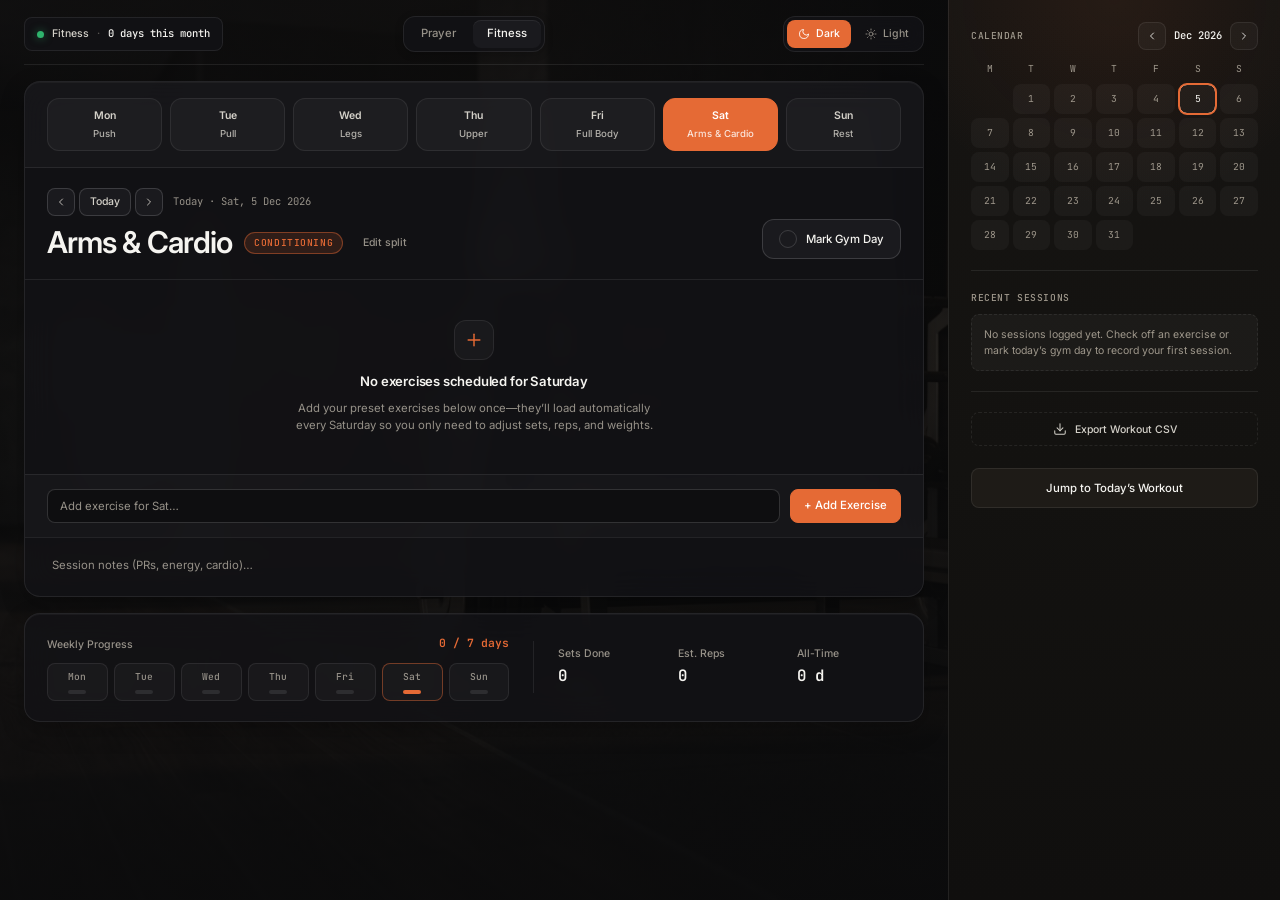
==== fitness.html @ e5921772 "3826736" ====
<!DOCTYPE html>
<html lang="en">
<head>
  <meta charset="UTF-8" />
  <meta name="viewport" content="width=device-width, initial-scale=1.0, viewport-fit=cover" />
  <meta name="apple-mobile-web-app-capable" content="yes" />
  <meta name="apple-mobile-web-app-status-bar-style" content="black-translucent" />
  <meta name="apple-mobile-web-app-title" content="GymSync" />
  <meta name="theme-color" content="#0b0b0c" />
  <title>GymSync · Personal Training &amp; Workout Tracker</title>
  <meta name="description" content="Minimalist weekly workout routine planner, per-set exercise logger, and gym calendar." />
  <link rel="preconnect" href="https://fonts.googleapis.com" />
  <link rel="preconnect" href="https://fonts.gstatic.com" crossorigin />
  <link href="https://fonts.googleapis.com/css2?family=Inter:wght@300;400;500;600;700&family=JetBrains+Mono:wght@400;500;600&display=swap" rel="stylesheet" />
  <link rel="stylesheet" href="tokens.css?v=25" />
  <link rel="stylesheet" href="styles.css?v=25" />
  <script src="theme.js?v=25"></script>
</head>
<body class="fitness-page">
  <div class="viewport-frame">
    <!-- LEFT MAIN WORKSPACE -->
    <div class="left-column fitness-left">
      <!-- Subtle Translucent Gym Backdrop -->
      <img class="fitness-page-bg" src="./fitness-bg.jpg" alt="" aria-hidden="true" />
      <div class="fitness-page-overlay" aria-hidden="true"></div>

      <!-- Unified Single-Row Top Bar -->
      <header class="hud-topbar">
        <div class="hud-left">
          <div class="status-cluster">
            <span class="pill-dot"></span>
            <span>Fitness</span>
            <span class="cluster-sep" aria-hidden="true">·</span>
            <span class="mono cluster-clock" id="gym-widget-month">0 days this month</span>
          </div>
        </div>

        <nav class="hud-nav" aria-label="Site navigation">
          <a class="hud-tab hud-page-link" href="index.html?v=25">Prayer</a>
          <a class="hud-tab hud-page-link is-active" href="fitness.html?v=25" aria-current="page">Fitness</a>
        </nav>

        <div class="hud-right">
          <div class="theme-switch" role="group" aria-label="Theme switcher">
            <button type="button" class="theme-opt is-active" data-set-theme="dark" aria-pressed="true">
              <svg class="icon icon-xs" viewBox="0 0 24 24" aria-hidden="true"><path d="M21 12.79A9 9 0 1 1 11.21 3 7 7 0 0 0 21 12.79z"/></svg>
              <span>Dark</span>
            </button>
            <button type="button" class="theme-opt" data-set-theme="light" aria-pressed="false">
              <svg class="icon icon-xs" viewBox="0 0 24 24" aria-hidden="true"><circle cx="12" cy="12" r="4"/><path d="M12 2v2M12 20v2M4.93 4.93l1.41 1.41M17.66 17.66l1.41 1.41M2 12h2M20 12h2M6.34 17.66l-1.41 1.41M19.07 4.93l-1.41 1.41"/></svg>
              <span>Light</span>
            </button>
          </div>
        </div>
      </header>

      <!-- MAIN WORKOUT FOCAL CARD -->
      <section class="panel-dark workout-stage-card" aria-label="Today's workout">
        <!-- 1. Clear Mon–Sun Weekly Selector -->
        <div class="weekday-bar workout-week-bar" id="weekday-bar" role="tablist" aria-label="Weekly routine days">
          <!-- Populated by fitness.js -->
        </div>

        <!-- 2. Prominent Workout Title, Category & Day Controls -->
        <div class="workout-hero-header">
          <div class="workout-hero-left">
            <div class="workout-date-row">
              <div class="day-nav-inline">
                <button class="sq-btn sq-btn-sm" id="btn-prev-day" type="button" aria-label="Previous day">
                  <svg class="icon icon-xs" viewBox="0 0 24 24" aria-hidden="true"><path d="m15 18-6-6 6-6"/></svg>
                </button>
                <button class="hud-btn hud-btn-sm" id="btn-today" type="button">Today</button>
                <button class="sq-btn sq-btn-sm" id="btn-next-day" type="button" aria-label="Next day">
                  <svg class="icon icon-xs" viewBox="0 0 24 24" aria-hidden="true"><path d="m9 18 6-6-6-6"/></svg>
                </button>
              </div>
              <span class="workout-date-label mono" id="selected-date-title">Today</span>
            </div>

            <div class="workout-title-row">
              <h1 class="workout-display-title ds-h1" id="workout-display-title">Workout</h1>
              <span class="workout-cat-pill badge badge-accent" id="workout-cat-pill">TRAINING</span>
              <button type="button" class="edit-split-trigger" id="btn-toggle-split-editor" aria-expanded="false">
                Edit split
              </button>
            </div>
          </div>

          <button class="gym-check-btn" id="btn-toggle-gym" type="button" aria-pressed="false">
            <span class="gym-check-circle" aria-hidden="true">✓</span>
            <span id="btn-toggle-gym-text">Mark Gym Day</span>
          </button>
        </div>

        <!-- Collapsible Split Editor (keeps main screen uncluttered) -->
        <div class="split-editor-drawer" id="split-editor-drawer" hidden>
          <div class="split-editor-inner">
            <label class="workout-field">
              <span class="m-lbl" id="split-day-label">Workout Name</span>
              <input
                type="text"
                id="workout-title-input"
                class="dark-input"
                placeholder="e.g. Push, Pull, Legs & Abs, Rest…"
                autocomplete="off"
              />
            </label>
            <div class="split-presets" aria-label="Quick training categories">
              <button type="button" class="preset-chip" data-split="Push">Push</button>
              <button type="button" class="preset-chip" data-split="Pull">Pull</button>
              <button type="button" class="preset-chip" data-split="Legs">Legs</button>
              <button type="button" class="preset-chip" data-split="Upper">Upper</button>
              <button type="button" class="preset-chip" data-split="Lower">Lower</button>
              <button type="button" class="preset-chip" data-split="Full Body">Full Body</button>
              <button type="button" class="preset-chip" data-split="Rest">Rest</button>
            </div>
          </div>
        </div>

        <!-- 3. Clean Exercise List with Individual Per-Set Editing -->
        <div class="exercise-list-wrap workout-list-wrap">
          <div class="exercise-list-head-simple mono" id="exercise-list-head">
            <span id="list-day-heading">Exercises</span>
            <span>Sets · Reps · Weight</span>
          </div>
          <div class="exercise-list" id="exercise-list">
            <!-- Populated by fitness.js -->
          </div>
        </div>

        <!-- 4. Simple Inline Exercise Adder -->
        <form class="quick-add-row" id="add-preset-form">
          <input
            type="text"
            id="input-preset-exercise"
            class="dark-input"
            placeholder="Add exercise…"
            autocomplete="off"
            required
          />
          <button type="submit" class="hud-btn hud-btn-accent add-preset-btn">+ Add Exercise</button>
        </form>

        <!-- 5. Compact Session Notes -->
        <div class="workout-notes-bar compact-notes">
          <input
            type="text"
            id="workout-notes-input"
            class="dark-input notes-single-input"
            placeholder="Session notes (PRs, energy, cardio)…"
            autocomplete="off"
          />
        </div>
      </section>

      <!-- COMPACT UNIFIED TRAINING SUMMARY STRIP (Matches Prayer Daily Progress) -->
      <section class="panel-dark fitness-summary-strip" aria-label="Weekly training progress">
        <div class="fs-left">
          <div class="fs-head">
            <span class="dp-label">Weekly Progress</span>
            <span class="mono fs-week-count" id="stat-week-days">0 / 7 days</span>
          </div>
          <div class="fs-week-pills" id="week-progress-pills">
            <!-- Populated by fitness.js -->
          </div>
        </div>

        <div class="dp-divider" aria-hidden="true"></div>

        <div class="dp-metrics">
          <div class="dp-metric">
            <span class="m-lbl">Sets Done</span>
            <span class="dp-metric-val mono" id="stat-day-sets">0 / 0</span>
          </div>
          <div class="dp-metric">
            <span class="m-lbl">Est. Reps</span>
            <span class="dp-metric-val mono" id="stat-day-reps">0</span>
          </div>
          <div class="dp-metric">
            <span class="m-lbl">All-Time</span>
            <span class="dp-metric-val mono" id="stat-all-days">0 d</span>
          </div>
        </div>
      </section>
    </div>

    <!-- QUIETER RIGHT SIDEBAR (Calendar & Recent Sessions) -->
    <aside class="inspector-sidebar fitness-sidebar" aria-label="Gym Calendar and Recent Sessions">
      <div class="inspector-body">
        <div class="sidebar-block">
          <div class="gym-cal-head">
            <span class="insp-label">Calendar</span>
            <div class="cal-nav-group">
              <button type="button" class="cal-nav-btn" id="cal-prev" aria-label="Previous month">
                <svg class="icon icon-xs" viewBox="0 0 24 24" aria-hidden="true"><path d="m15 18-6-6 6-6"/></svg>
              </button>
              <span class="mono gym-cal-month" id="cal-month-label">Month Year</span>
              <button type="button" class="cal-nav-btn" id="cal-next" aria-label="Next month">
                <svg class="icon icon-xs" viewBox="0 0 24 24" aria-hidden="true"><path d="m9 18 6-6-6-6"/></svg>
              </button>
            </div>
          </div>

          <div class="gym-cal-weekdays mono">
            <span>M</span><span>T</span><span>W</span><span>T</span><span>F</span><span>S</span><span>S</span>
          </div>
          <div class="gym-cal-grid" id="gym-cal-grid"></div>
        </div>

        <hr class="divider" />

        <div class="sidebar-block">
          <div class="insp-label">Recent Sessions</div>
          <div class="recent-list" id="recent-list"></div>
        </div>

        <hr class="divider" />

        <div class="insp-bottom-actions">
          <button type="button" class="insp-ghost-btn" id="btn-export-fitness">
            <svg class="icon icon-sm" viewBox="0 0 24 24" aria-hidden="true"><path d="M21 15v4a2 2 0 0 1-2 2H5a2 2 0 0 1-2-2v-4"/><polyline points="7 10 12 15 17 10"/><line x1="12" y1="15" x2="12" y2="3"/></svg>
            <span>Export Workout CSV</span>
          </button>
        </div>
      </div>

      <button class="inspector-cta" id="btn-jump-today-cta" type="button">
        Jump to Today’s Workout
      </button>
    </aside>
  </div>

  <script src="fitness.js?v=25"></script>
</body>
</html>
---- tokens.css ----
/* ==========================================================================
   SALAH / GYM SYNC — UNIFIED DESIGN SYSTEM TOKENS & PRIMITIVES
   Premium Minimalist Dark UI · Charcoal · Warm Orange · Subtle Bronze
   ========================================================================== */

:root {
  /* ------------------------------------------------------------------------
     1. COLOR SYSTEM — DARK CHARCOAL DEFAULT
     ------------------------------------------------------------------------ */
  /* Canvas & Surfaces */
  --bg-canvas: #0b0b0c;
  --bg-surface: #121214;
  --bg-panel: rgba(19, 19, 22, 0.82);
  --bg-panel-solid: #141417;
  --bg-elevated: #1a1a1e;
  --bg-hover: #232328;
  --bg-input: #0e0e10;

  /* Subtle Nested Surfaces */
  --surface-subtle: rgba(255, 255, 255, 0.03);
  --surface-subtle-hover: rgba(255, 255, 255, 0.065);
  --surface-band: rgba(255, 255, 255, 0.018);
  --surface-glass-chip: rgba(16, 16, 18, 0.68);
  --surface-track: rgba(255, 255, 255, 0.09);

  /* Right Inspector Sidebar (Refined Obsidian-Bronze) */
  --sidebar-top: #161412;
  --sidebar-mid: #131210;
  --sidebar-bot: #100f0e;
  --sidebar-glow: rgba(229, 106, 53, 0.08);
  --sidebar-text: #f5f4f0;
  --sidebar-text-soft: #d4d1c9;
  --sidebar-muted: #9e978b;
  --sidebar-border: rgba(255, 255, 255, 0.08);
  --sidebar-surface: rgba(255, 255, 255, 0.035);
  --sidebar-surface-hover: rgba(255, 255, 255, 0.08);
  --sidebar-cta: #1e1b17;
  --sidebar-cta-hover: #28231d;

  /* Typography Colors */
  --text: #f5f4f0;
  --text-soft: #d4d1c9;
  --text-muted: #969188;
  --text-inverse: #ffffff;

  /* Primary Accent — Warm Orange */
  --orange: #e56a35;
  --orange-hover: #ee7a47;
  --orange-active: #d45b27;
  --orange-soft: rgba(229, 106, 53, 0.14);
  --orange-border: rgba(229, 106, 53, 0.44);
  --orange-glow: rgba(229, 106, 53, 0.16);

  /* Secondary Detail Accent — Subtle Bronze */
  --bronze: #c89a64;
  --bronze-soft: rgba(200, 154, 100, 0.12);
  --bronze-border: rgba(200, 154, 100, 0.36);
  --bronze-glow: rgba(196, 146, 92, 0.1);

  /* Functional Success — Muted Emerald */
  --green: #2fb36d;
  --green-soft: rgba(47, 179, 109, 0.13);
  --green-border: rgba(47, 179, 109, 0.4);
  --green-ink: #061b0f;

  /* Borders & Separators */
  --border-subtle: rgba(255, 255, 255, 0.05);
  --border: rgba(255, 255, 255, 0.08);
  --border-strong: rgba(255, 255, 255, 0.15);
  --divider: rgba(255, 255, 255, 0.09);

  /* Loading Skeleton */
  --skeleton-base: rgba(255, 255, 255, 0.06);
  --skeleton-shine: rgba(255, 255, 255, 0.12);

  /* Elevation & Restrained Glassmorphism */
  --blur-sm: 10px;
  --blur-md: 16px;
  --shadow-sm: 0 2px 8px rgba(0, 0, 0, 0.2);
  --shadow-card: 0 1px 0 rgba(255, 255, 255, 0.04) inset, 0 8px 24px rgba(0, 0, 0, 0.24);
  --shadow-focus: 0 0 0 3px rgba(229, 106, 53, 0.22);

  /* ------------------------------------------------------------------------
     2. TYPOGRAPHY SCALE & RHYTHM
     ------------------------------------------------------------------------ */
  --font-sans: "Inter", -apple-system, BlinkMacSystemFont, "SF Pro Text", "Segoe UI", sans-serif;
  --font-mono: "JetBrains Mono", ui-monospace, SFMono-Regular, monospace;

  --text-2xs: 0.6875rem; /* 11px — micro mono badges, calendar weekdays */
  --text-xs: 0.75rem;    /* 12px — labels, kickers, metadata, table headers */
  --text-sm: 0.8125rem;  /* 13px — buttons, inputs, secondary copy */
  --text-base: 0.875rem; /* 14px — primary body copy */
  --text-md: 0.9375rem;  /* 15px — panel headings */
  --text-lg: 1.125rem;   /* 18px — card sub-display values */
  --text-xl: 1.375rem;   /* 22px — KPI metrics */
  --text-2xl: clamp(1.65rem, 2.6vw, 2.15rem);    /* Page focal title */
  --text-display: clamp(2.4rem, 4.4vw, 3.35rem); /* Hero display */

  --leading-tight: 1.1;
  --leading-snug: 1.3;
  --leading-normal: 1.5;
  --leading-relaxed: 1.6;

  --tracking-tight: -0.03em;
  --tracking-snug: -0.015em;
  --tracking-wide: 0.06em;
  --tracking-kicker: 0.12em;

  /* ------------------------------------------------------------------------
     3. SPACING, RADII, CONTROLS & ICON SIZES
     ------------------------------------------------------------------------ */
  --space-1: 4px;
  --space-2: 8px;
  --space-3: 12px;
  --space-4: 16px;
  --space-5: 20px;
  --space-6: 24px;
  --space-8: 32px;
  --space-10: 40px;

  --shell-pad-x: 24px;
  --shell-pad-y: 16px;
  --section-gap: 16px;
  --card-pad-x: 22px;
  --card-pad-y: 20px;
  --sidebar-width: 332px;
  --sidebar-pad: 22px;

  --r-xs: 6px;
  --r-sm: 8px;
  --r-md: 12px;
  --r-lg: 16px;
  --r-pill: 999px;

  --ctrl-sm: 28px;
  --ctrl-md: 34px;
  --ctrl-lg: 40px;

  --icon-xs: 12px;
  --icon-sm: 14px;
  --icon-md: 16px;
  --icon-lg: 20px;

  /* ------------------------------------------------------------------------
     4. MOTION & TRANSITIONS
     ------------------------------------------------------------------------ */
  --dur-fast: 140ms;
  --dur-base: 180ms;
  --dur-slow: 320ms;
  --ease: cubic-bezier(0.22, 1, 0.36, 1);
}

/* ==========================================================================
   LIGHT MODE THEME TOKENS (Preserves High-Contrast Botanical Light Theme)
   ========================================================================== */
[data-theme="light"] {
  --bg-canvas: #f2f5f3;
  --bg-surface: #e8efeb;
  --bg-panel: rgba(255, 255, 255, 0.88);
  --bg-panel-solid: #ffffff;
  --bg-elevated: #edf3ef;
  --bg-hover: #e1ebe5;
  --bg-input: #f7faf8;

  --surface-subtle: rgba(10, 25, 19, 0.035);
  --surface-subtle-hover: rgba(10, 25, 19, 0.075);
  --surface-band: rgba(10, 25, 19, 0.025);
  --surface-glass-chip: rgba(255, 255, 255, 0.86);
  --surface-track: rgba(10, 25, 19, 0.11);

  --sidebar-top: #0f5c47;
  --sidebar-mid: #147359;
  --sidebar-bot: #1a886a;
  --sidebar-glow: rgba(255, 215, 154, 0.12);
  --sidebar-text: #ffffff;
  --sidebar-text-soft: rgba(255, 255, 255, 0.92);
  --sidebar-muted: #def5ec;
  --sidebar-border: rgba(255, 255, 255, 0.24);
  --sidebar-surface: rgba(255, 255, 255, 0.14);
  --sidebar-surface-hover: rgba(255, 255, 255, 0.24);
  --sidebar-cta: #0a4636;
  --sidebar-cta-hover: #073629;

  --text: #0b1712;
  --text-soft: #21382e;
  --text-muted: #4b655a;
  --text-inverse: #ffffff;

  --orange: #e35320;
  --orange-hover: #cf4616;
  --orange-active: #b83b10;
  --orange-soft: rgba(227, 83, 32, 0.13);
  --orange-border: rgba(227, 83, 32, 0.48);
  --orange-glow: rgba(227, 83, 32, 0.14);

  --bronze: #8a5b1e;
  --bronze-soft: rgba(168, 116, 52, 0.14);
  --bronze-border: rgba(154, 102, 36, 0.45);
  --bronze-glow: rgba(18, 145, 66, 0.08);

  --green: #149646;
  --green-soft: rgba(20, 150, 70, 0.13);
  --green-border: rgba(20, 150, 70, 0.45);
  --green-ink: #ffffff;

  --border-subtle: rgba(10, 25, 19, 0.065);
  --border: rgba(10, 25, 19, 0.11);
  --border-strong: rgba(10, 25, 19, 0.2);
  --divider: rgba(10, 25, 19, 0.1);

  --skeleton-base: rgba(10, 25, 19, 0.07);
  --skeleton-shine: rgba(10, 25, 19, 0.13);

  --shadow-sm: 0 1px 4px rgba(10, 25, 19, 0.06);
  --shadow-card: 0 1px 2px rgba(10, 25, 19, 0.04), 0 8px 24px rgba(10, 25, 19, 0.05);
  --shadow-focus: 0 0 0 3px rgba(227, 83, 32, 0.2);
}

/* ==========================================================================
   BASE RESET & TYPOGRAPHY DEFAULTS
   ========================================================================== */
*,
*::before,
*::after {
  box-sizing: border-box;
}

html {
  scroll-behavior: smooth;
  color-scheme: dark;
  scrollbar-color: rgba(255, 255, 255, 0.18) transparent;
  scrollbar-width: thin;
}

html[data-theme="light"] {
  color-scheme: light;
  scrollbar-color: rgba(10, 25, 19, 0.22) transparent;
}

.is-theme-switching *,
.is-theme-switching *::before,
.is-theme-switching *::after {
  transition: none !important;
}

::-webkit-scrollbar {
  width: 8px;
  height: 8px;
}

::-webkit-scrollbar-track {
  background: transparent;
}

::-webkit-scrollbar-thumb {
  background: rgba(255, 255, 255, 0.16);
  border-radius: 999px;
  border: 2px solid transparent;
  background-clip: content-box;
}

::-webkit-scrollbar-thumb:hover {
  background: rgba(255, 255, 255, 0.28);
  border: 2px solid transparent;
  background-clip: content-box;
}

[data-theme="light"] ::-webkit-scrollbar-thumb {
  background: rgba(10, 25, 19, 0.2);
  border: 2px solid transparent;
  background-clip: content-box;
}

html,
body {
  margin: 0;
  padding: 0;
  min-height: 100vh;
  background: var(--bg-canvas);
  color: var(--text);
  font-family: var(--font-sans);
  font-size: var(--text-base);
  line-height: var(--leading-normal);
  -webkit-font-smoothing: antialiased;
  -moz-osx-font-smoothing: grayscale;
}

.mono {
  font-family: var(--font-mono);
  font-variant-numeric: tabular-nums;
}

button,
input,
select,
textarea {
  font: inherit;
  color: inherit;
}

button:focus-visible,
a:focus-visible,
input:focus-visible,
select:focus-visible,
textarea:focus-visible {
  outline: 2px solid var(--orange);
  outline-offset: 2px;
}

/* ==========================================================================
   HEADING HIERARCHY PRIMITIVES
   ========================================================================== */
.ds-display {
  margin: 0;
  font-size: var(--text-display);
  font-weight: 600;
  letter-spacing: -0.035em;
  line-height: 1.05;
  color: var(--text);
}

.ds-h1 {
  margin: 0;
  font-size: var(--text-2xl);
  font-weight: 600;
  letter-spacing: var(--tracking-tight);
  line-height: var(--leading-tight);
  color: var(--text);
}

.ds-h2,
.panel-heading {
  margin: 0;
  font-size: var(--text-md);
  font-weight: 600;
  letter-spacing: var(--tracking-snug);
  line-height: var(--leading-snug);
  color: var(--text);
}

.ds-h3 {
  margin: 0;
  font-size: var(--text-base);
  font-weight: 600;
  letter-spacing: -0.01em;
  line-height: var(--leading-snug);
  color: var(--text);
}

.ds-kicker {
  font-family: var(--font-mono);
  font-size: var(--text-2xs);
  font-weight: 500;
  letter-spacing: var(--tracking-kicker);
  text-transform: uppercase;
  color: var(--orange);
}

.ds-label,
.dp-label,
.m-lbl {
  font-size: var(--text-xs);
  font-weight: 500;
  line-height: var(--leading-snug);
  color: var(--text-muted);
}

.ds-caption,
.panel-sub {
  font-size: var(--text-xs);
  line-height: var(--leading-normal);
  color: var(--text-muted);
}

/* ==========================================================================
   ICON STANDARD (Consistent Stroke & Sizing)
   ========================================================================== */
.icon {
  display: inline-block;
  width: var(--icon-md);
  height: var(--icon-md);
  flex-shrink: 0;
  stroke: currentColor;
  fill: none;
  stroke-width: 1.75;
  stroke-linecap: round;
  stroke-linejoin: round;
  vertical-align: middle;
}

.icon-xs {
  width: var(--icon-xs);
  height: var(--icon-xs);
}

.icon-sm {
  width: var(--icon-sm);
  height: var(--icon-sm);
}

.icon-md {
  width: var(--icon-md);
  height: var(--icon-md);
}

.icon-lg {
  width: var(--icon-lg);
  height: var(--icon-lg);
}

/* ==========================================================================
   REUSABLE BUTTON SYSTEM (Primary / Secondary / Ghost / Icon / Sizes)
   ========================================================================== */
.btn,
.hud-btn,
.sq-btn,
.btn-3d,
.step-btn,
.tiny-step,
.cal-nav-btn {
  display: inline-flex;
  align-items: center;
  justify-content: center;
  gap: var(--space-2);
  height: var(--ctrl-md);
  padding: 0 13px;
  border-radius: var(--r-sm);
  border: 1px solid var(--border-strong);
  background: var(--bg-elevated);
  color: var(--text-soft);
  font-size: var(--text-sm);
  font-weight: 500;
  line-height: 1;
  white-space: nowrap;
  cursor: pointer;
  user-select: none;
  transition:
    background-color var(--dur-fast) var(--ease),
    border-color var(--dur-fast) var(--ease),
    color var(--dur-fast) var(--ease),
    transform var(--dur-fast) var(--ease);
}

.btn:hover:not(:disabled),
.hud-btn:hover:not(:disabled),
.sq-btn:hover:not(:disabled),
.btn-3d:hover:not(:disabled),
.step-btn:hover:not(:disabled),
.tiny-step:hover:not(:disabled),
.cal-nav-btn:hover:not(:disabled) {
  background: var(--bg-hover);
  border-color: var(--border-strong);
  color: var(--text);
}

.btn:active:not(:disabled),
.hud-btn:active:not(:disabled),
.sq-btn:active:not(:disabled),
.btn-3d:active:not(:disabled) {
  transform: scale(0.985);
}

.btn:disabled,
.hud-btn:disabled,
.sq-btn:disabled,
.step-btn:disabled,
.tiny-step:disabled {
  opacity: 0.32;
  cursor: not-allowed;
}

/* Primary (Warm Orange Accent) */
.btn-primary,
.hud-btn-accent,
.btn-3d.is-active {
  background: var(--orange);
  border-color: var(--orange);
  color: var(--text-inverse);
}

.btn-primary:hover:not(:disabled),
.hud-btn-accent:hover:not(:disabled),
.btn-3d.is-active:hover:not(:disabled) {
  background: var(--orange-hover);
  border-color: var(--orange-hover);
  color: var(--text-inverse);
}

/* Ghost Button */
.btn-ghost {
  background: transparent;
  border-color: transparent;
  color: var(--text-muted);
}

.btn-ghost:hover:not(:disabled) {
  background: var(--surface-subtle-hover);
  border-color: transparent;
  color: var(--text);
}

/* Square Icon Buttons */
.btn-icon,
.sq-btn {
  width: var(--ctrl-md);
  padding: 0;
}

/* Small Controls (28px) */
.btn-sm,
.hud-btn-sm {
  height: var(--ctrl-sm);
  padding: 0 10px;
  font-size: var(--text-xs);
}

.btn-icon.btn-sm,
.sq-btn-sm,
.step-btn,
.tiny-step,
.cal-nav-btn {
  width: var(--ctrl-sm);
  height: var(--ctrl-sm);
  padding: 0;
  font-size: var(--text-sm);
}

/* Large Control (40px) */
.btn-lg {
  height: var(--ctrl-lg);
  padding: 0 var(--space-4);
  border-radius: var(--r-md);
}

.btn-full {
  width: 100%;
}

/* ==========================================================================
   REUSABLE CARD, SURFACE, BADGE & INPUT PRIMITIVES
   ========================================================================== */
.surface-card,
.panel-dark {
  background: var(--bg-panel);
  border: 1px solid var(--border);
  border-radius: var(--r-lg);
  box-shadow: var(--shadow-card);
  backdrop-filter: blur(var(--blur-md));
  -webkit-backdrop-filter: blur(var(--blur-md));
  overflow: hidden;
  display: flex;
  flex-direction: column;
}

.surface-sub {
  background: var(--surface-subtle);
  border: 1px solid var(--border);
  border-radius: var(--r-md);
}

.divider,
.dashed-divider {
  border: none;
  border-top: 1px solid var(--divider);
  margin: 0;
}

/* Status & Category Badges */
.badge {
  display: inline-flex;
  align-items: center;
  gap: 5px;
  padding: 3px 9px;
  border-radius: var(--r-pill);
  font-family: var(--font-mono);
  font-size: var(--text-2xs);
  font-weight: 500;
  letter-spacing: var(--tracking-wide);
  text-transform: uppercase;
  border: 1px solid var(--border);
  background: var(--surface-subtle);
  color: var(--text-muted);
}

.badge-accent {
  background: var(--orange-soft);
  border-color: var(--orange-border);
  color: var(--orange);
}

.badge-bronze {
  background: var(--bronze-soft);
  border-color: var(--bronze-border);
  color: var(--bronze);
}

.badge-success {
  background: var(--green-soft);
  border-color: var(--green-border);
  color: var(--green);
}

/* Form Controls */
.field-input,
.field-select,
.dark-input,
.dark-select {
  height: var(--ctrl-md);
  width: 100%;
  padding: 0 var(--space-3);
  border-radius: var(--r-sm);
  background: var(--bg-input);
  border: 1px solid var(--border-strong);
  color: var(--text);
  font-size: var(--text-sm);
  outline: none;
  transition:
    border-color var(--dur-fast) var(--ease),
    box-shadow var(--dur-fast) var(--ease),
    background-color var(--dur-fast) var(--ease);
}

.field-select,
.dark-select {
  width: auto;
  min-width: 150px;
  line-height: 1;
  padding: 0 32px 0 var(--space-3);
  cursor: pointer;
  appearance: none;
  -webkit-appearance: none;
  background-image: url("data:image/svg+xml,%3Csvg xmlns='http://www.w3.org/2000/svg' width='14' height='14' viewBox='0 0 24 24' fill='none' stroke='%23969188' stroke-width='2' stroke-linecap='round' stroke-linejoin='round'%3E%3Cpath d='m6 9 6 6 6-6'/%3E%3C/svg%3E");
  background-repeat: no-repeat;
  background-position: right 10px center;
  background-size: 14px 14px;
}

[data-theme="light"] .field-select,
[data-theme="light"] .dark-select {
  background-image: url("data:image/svg+xml,%3Csvg xmlns='http://www.w3.org/2000/svg' width='14' height='14' viewBox='0 0 24 24' fill='none' stroke='%234b655a' stroke-width='2' stroke-linecap='round' stroke-linejoin='round'%3E%3Cpath d='m6 9 6 6 6-6'/%3E%3C/svg%3E");
}

.field-input:focus,
.field-select:focus,
.dark-input:focus,
.dark-select:focus {
  border-color: var(--orange);
  box-shadow: var(--shadow-focus);
}

.field-input::placeholder,
.dark-input::placeholder {
  color: var(--text-muted);
}

/* ==========================================================================
   LOADING STATES (Calm Shimmer Skeletons & Spinner)
   ========================================================================== */
@keyframes dsShimmer {
  0% {
    background-position: 200% 0;
  }
  100% {
    background-position: -200% 0;
  }
}

@keyframes dsSpin {
  to {
    transform: rotate(360deg);
  }
}

.skeleton {
  display: inline-block;
  border-radius: var(--r-xs);
  background: linear-gradient(
    90deg,
    var(--skeleton-base) 25%,
    var(--skeleton-shine) 50%,
    var(--skeleton-base) 75%
  );
  background-size: 200% 100%;
  animation: dsShimmer 1.6s linear infinite;
}

.skeleton-line {
  display: block;
  height: 12px;
  border-radius: var(--r-xs);
}

.skeleton-line-lg {
  height: 22px;
  border-radius: var(--r-sm);
}

.loading-state {
  display: flex;
  flex-direction: column;
  align-items: center;
  justify-content: center;
  gap: var(--space-3);
  padding: var(--space-8) var(--space-5);
  color: var(--text-muted);
  font-size: var(--text-sm);
  text-align: center;
}

.spinner {
  width: 18px;
  height: 18px;
  border-radius: 50%;
  border: 2px solid var(--border-strong);
  border-top-color: var(--orange);
  animation: dsSpin 700ms linear infinite;
}

/* ==========================================================================
   EMPTY STATES (Consistent Across Prayer & Fitness)
   ========================================================================== */
.empty-state,
.empty-state-box {
  display: flex;
  flex-direction: column;
  align-items: center;
  justify-content: center;
  text-align: center;
  gap: var(--space-2);
  padding: var(--space-10) var(--space-6);
}

.empty-state-compact {
  display: flex;
  flex-direction: column;
  align-items: flex-start;
  gap: var(--space-1);
  padding: var(--space-3);
  border-radius: var(--r-sm);
  background: var(--sidebar-surface);
  border: 1px dashed var(--sidebar-border);
  color: var(--sidebar-muted);
  font-size: var(--text-xs);
  line-height: var(--leading-normal);
}

.empty-state-icon {
  width: 40px;
  height: 40px;
  border-radius: var(--r-md);
  background: var(--surface-subtle);
  border: 1px solid var(--border);
  display: grid;
  place-items: center;
  color: var(--orange);
  margin-bottom: var(--space-1);
}

.empty-state-box.is-rest .empty-state-icon,
.empty-state.is-calm .empty-state-icon {
  color: var(--bronze);
  background: var(--bronze-soft);
  border-color: var(--bronze-border);
}

.empty-state-title {
  font-size: var(--text-md);
  font-weight: 600;
  letter-spacing: var(--tracking-snug);
  color: var(--text);
}

.empty-state-sub {
  font-size: var(--text-sm);
  color: var(--text-muted);
  max-width: 380px;
  line-height: var(--leading-normal);
}

.empty-state-actions {
  margin-top: var(--space-2);
}

/* ==========================================================================
   REDUCED MOTION SUPPORT
   ========================================================================== */
@media (prefers-reduced-motion: reduce) {
  *,
  *::before,
  *::after {
    animation-duration: 0.01ms !important;
    animation-iteration-count: 1 !important;
    transition-duration: 0.01ms !important;
    scroll-behavior: auto !important;
  }
}
---- styles.css ----
/* ==========================================================================
   SALAH / GYM SYNC — COMPONENT & LAYOUT STYLESHEET
   Built exclusively on tokens.css · Unified Prayer & Fitness Product Shell
   ========================================================================== */

/* ==========================================================================
   1. APP SHELL & UNIFIED TOP BAR
   ========================================================================== */
.viewport-frame {
  display: grid;
  grid-template-columns: minmax(0, 1fr) var(--sidebar-width);
  min-height: 100vh;
  background:
    radial-gradient(ellipse 64% 38% at 34% 0%, var(--bronze-glow), transparent 64%),
    var(--bg-canvas);
}

.left-column {
  display: flex;
  flex-direction: column;
  padding: var(--shell-pad-y) var(--shell-pad-x) var(--space-8);
  gap: var(--section-gap);
  min-width: 0;
}

.hud-topbar {
  display: grid;
  grid-template-columns: 1fr auto 1fr;
  align-items: center;
  gap: var(--space-4);
  min-height: 46px;
  padding-bottom: var(--space-3);
  border-bottom: 1px solid var(--border);
}

.hud-left {
  display: flex;
  align-items: center;
  min-width: 0;
}

.hud-right {
  display: flex;
  align-items: center;
  justify-content: flex-end;
}

.status-cluster {
  display: inline-flex;
  align-items: center;
  gap: var(--space-2);
  height: var(--ctrl-md);
  padding: 0 var(--space-3);
  border-radius: var(--r-sm);
  background: var(--bg-panel);
  border: 1px solid var(--border);
  font-size: var(--text-xs);
  font-weight: 500;
  color: var(--text-soft);
  backdrop-filter: blur(var(--blur-sm));
  -webkit-backdrop-filter: blur(var(--blur-sm));
}

.cluster-sep {
  color: var(--text-muted);
  opacity: 0.55;
}

.cluster-clock {
  color: var(--text);
  font-size: var(--text-xs);
}

.pill-dot {
  width: 7px;
  height: 7px;
  border-radius: 50%;
  background: var(--green);
  box-shadow: 0 0 8px rgba(47, 179, 109, 0.55);
  flex-shrink: 0;
  transition: background-color var(--dur-base) var(--ease);
}

.pill-dot.is-loading {
  background: var(--bronze);
  box-shadow: 0 0 8px var(--bronze-border);
}

.pill-dot.is-error {
  background: var(--orange);
  box-shadow: none;
}

/* Segmented Controls (Primary Page Switcher, Theme Switcher, Prayer Sub-Nav) */
.hud-nav,
.theme-switch,
.subnav-bar {
  display: inline-flex;
  align-items: center;
  gap: 3px;
  padding: 3px;
  border-radius: var(--r-md);
  background: var(--bg-panel);
  border: 1px solid var(--border);
  backdrop-filter: blur(var(--blur-sm));
  -webkit-backdrop-filter: blur(var(--blur-sm));
}

.hud-nav {
  box-shadow: var(--shadow-sm);
}

.subnav-bar {
  width: fit-content;
  background: var(--bg-surface);
}

.hud-tab,
.hud-page-link,
.theme-opt,
.subnav-link {
  border: none;
  background: transparent;
  text-decoration: none;
  display: inline-flex;
  align-items: center;
  justify-content: center;
  gap: 6px;
  height: var(--ctrl-sm);
  padding: 0 14px;
  border-radius: var(--r-sm);
  color: var(--text-muted);
  font-size: var(--text-sm);
  font-weight: 500;
  cursor: pointer;
  transition:
    color var(--dur-fast) var(--ease),
    background-color var(--dur-fast) var(--ease);
}

.theme-opt {
  font-size: var(--text-xs);
  padding: 0 11px;
}

.hud-tab:hover,
.theme-opt:hover,
.subnav-link:hover {
  color: var(--text);
  background: var(--surface-subtle);
}

.hud-tab.is-active,
.subnav-link.is-active {
  background: var(--bg-elevated);
  color: var(--text);
  box-shadow: inset 0 1px 0 rgba(255, 255, 255, 0.07);
}

.theme-opt.is-active {
  background: var(--orange);
  color: var(--text-inverse);
}

[data-theme="light"] .hud-tab.is-active,
[data-theme="light"] .subnav-link.is-active {
  background: var(--bg-panel-solid);
  box-shadow: var(--shadow-sm);
}

/* ==========================================================================
   2. UNIFIED RIGHT INSPECTOR SIDEBAR (Identical Rhythm on Prayer & Fitness)
   ========================================================================== */
.inspector-sidebar {
  position: sticky;
  top: 0;
  height: 100vh;
  overflow-y: auto;
  display: flex;
  flex-direction: column;
  justify-content: flex-start;
  background:
    radial-gradient(ellipse 100% 34% at 50% 0%, var(--sidebar-glow), transparent 68%),
    linear-gradient(180deg, var(--sidebar-top) 0%, var(--sidebar-mid) 52%, var(--sidebar-bot) 100%);
  border-left: 1px solid var(--border);
  color: var(--sidebar-text);
}

.inspector-body {
  padding: var(--sidebar-pad);
  display: flex;
  flex-direction: column;
  gap: var(--space-5);
}

.inspector-sidebar .divider,
.inspector-sidebar .dashed-divider {
  border-top-color: var(--sidebar-border);
}

.sidebar-block {
  display: flex;
  flex-direction: column;
  gap: var(--space-2);
}

.insp-label {
  font-family: var(--font-mono);
  font-size: var(--text-2xs);
  font-weight: 500;
  letter-spacing: var(--tracking-wide);
  text-transform: uppercase;
  color: var(--sidebar-muted);
}

.insp-big {
  font-size: 26px;
  font-weight: 500;
  font-variant-numeric: tabular-nums;
  line-height: var(--leading-tight);
  letter-spacing: var(--tracking-tight);
  color: var(--sidebar-text);
}

.insp-unit {
  font-size: var(--text-xs);
  color: var(--sidebar-muted);
  margin-top: 3px;
}

.insp-info-title {
  font-size: var(--text-xs);
  font-weight: 600;
  color: var(--bronze);
}

[data-theme="light"] .inspector-sidebar .insp-info-title {
  color: #ffd9a0;
}

.insp-info-body,
.reflection-body {
  margin: 0;
  font-size: var(--text-sm);
  color: var(--sidebar-text-soft);
  line-height: var(--leading-relaxed);
}

.insp-cycle-btn {
  display: inline-flex;
  align-items: center;
  gap: 5px;
  align-self: flex-start;
  margin-top: var(--space-1);
  background: none;
  border: none;
  padding: 2px 0;
  color: var(--sidebar-muted);
  font-size: var(--text-xs);
  font-weight: 500;
  cursor: pointer;
  transition: color var(--dur-fast) var(--ease);
}

.insp-cycle-btn:hover {
  color: var(--sidebar-text);
}

.insp-ghost-btn {
  width: 100%;
  height: var(--ctrl-md);
  display: inline-flex;
  align-items: center;
  justify-content: center;
  gap: var(--space-2);
  border-radius: var(--r-sm);
  border: 1px dashed var(--sidebar-border);
  background: transparent;
  color: var(--sidebar-text-soft);
  font-size: var(--text-xs);
  font-weight: 500;
  cursor: pointer;
  transition:
    background-color var(--dur-fast) var(--ease),
    border-color var(--dur-fast) var(--ease),
    color var(--dur-fast) var(--ease);
}

.insp-ghost-btn:hover {
  background: var(--sidebar-surface-hover);
  border-color: var(--sidebar-muted);
  color: var(--sidebar-text);
}

.inspector-cta {
  width: calc(100% - var(--sidebar-pad) * 2);
  margin: 0 var(--sidebar-pad) var(--sidebar-pad);
  height: var(--ctrl-lg);
  display: inline-flex;
  align-items: center;
  justify-content: center;
  border: 1px solid var(--sidebar-border);
  border-radius: var(--r-sm);
  background: var(--sidebar-cta);
  color: var(--sidebar-text);
  font-size: var(--text-sm);
  font-weight: 500;
  padding: 0 var(--space-4);
  cursor: pointer;
  transition:
    background-color var(--dur-fast) var(--ease),
    border-color var(--dur-fast) var(--ease);
}

.inspector-cta:hover {
  background: var(--sidebar-cta-hover);
  border-color: var(--sidebar-muted);
}

/* ==========================================================================
   3. SHARED SUMMARY STRIP (Prayer Daily Progress & Fitness Weekly Progress)
   ========================================================================== */
.panel-dark.daily-progress-card,
.panel-dark.fitness-summary-strip {
  display: grid;
  grid-template-columns: minmax(0, 1.35fr) 1px minmax(0, 1fr);
  align-items: center;
  gap: var(--space-6);
  padding: var(--card-pad-y) var(--card-pad-x);
}

.dp-left,
.fs-left {
  display: flex;
  flex-direction: column;
  gap: var(--space-3);
}

.dp-head,
.fs-head {
  display: flex;
  align-items: flex-end;
  justify-content: space-between;
  gap: var(--space-3);
}

.dp-headline {
  display: flex;
  align-items: baseline;
  gap: var(--space-2);
  flex-wrap: wrap;
  margin-top: 2px;
}

.dp-count {
  font-size: var(--text-xl);
  font-weight: 600;
  letter-spacing: var(--tracking-tight);
  color: var(--text);
  line-height: 1.1;
}

.dp-sub {
  font-size: var(--text-sm);
  color: var(--text-muted);
}

.dp-pct,
.fs-week-count {
  font-size: var(--text-sm);
  font-weight: 600;
  color: var(--orange);
}

.dp-segments {
  display: grid;
  grid-template-columns: repeat(5, 1fr);
  gap: var(--space-2);
}

.dp-seg {
  height: 6px;
  border-radius: var(--r-pill);
  background: var(--surface-track);
  transition: background-color var(--dur-base) var(--ease);
}

.dp-seg.is-done {
  background: var(--green);
}

.dp-seg.is-next {
  background: var(--orange-border);
}

.dp-divider {
  width: 1px;
  height: 52px;
  background: var(--border);
}

.dp-metrics {
  display: grid;
  grid-template-columns: repeat(3, 1fr);
  gap: var(--space-4);
}

.dp-metric {
  display: flex;
  flex-direction: column;
  gap: var(--space-1);
}

.dp-metric-val {
  font-size: var(--text-lg);
  font-weight: 600;
  letter-spacing: var(--tracking-snug);
  color: var(--text);
}

/* ==========================================================================
   4. PRAYER DASHBOARD — VIEWS, 3D KAABA HERO & 5-PRAYER TIMELINE
   ========================================================================== */
.prayer-view {
  display: none;
  flex-direction: column;
  gap: var(--section-gap);
  animation: fadeSlideIn var(--dur-fast) var(--ease);
}

.prayer-view.is-active {
  display: flex;
}

@keyframes fadeSlideIn {
  from {
    opacity: 0;
  }
  to {
    opacity: 1;
  }
}

.hud-stage.prayer-hero {
  position: relative;
  min-height: 460px;
  display: flex;
  flex-direction: column;
  justify-content: space-between;
  gap: var(--space-6);
  padding: var(--space-6);
  border-radius: var(--r-lg);
  background: radial-gradient(circle at 54% 38%, var(--bronze-soft), var(--bg-surface) 74%);
  border: 1px solid var(--border);
  box-shadow: var(--shadow-card);
  overflow: hidden;
  cursor: grab;
  user-select: none;
}

.hud-stage.is-dragging {
  cursor: grabbing;
}

.stage-kaaba-bg {
  position: absolute;
  inset: -14px;
  width: calc(100% + 28px);
  height: calc(100% + 28px);
  object-fit: cover;
  object-position: 54% 40%;
  opacity: 0.88;
  pointer-events: none;
  z-index: 0;
  transition: opacity var(--dur-slow) var(--ease);
}

.kaaba-3d-canvas {
  position: absolute;
  inset: 0;
  z-index: 1;
  pointer-events: none;
}

.kaaba-3d-canvas canvas {
  display: block;
  width: 100% !important;
  height: 100% !important;
}

.stage-vignette.prayer-hero-vignette {
  position: absolute;
  inset: 0;
  z-index: 2;
  pointer-events: none;
  background:
    linear-gradient(100deg, rgba(11, 11, 12, 0.9) 0%, rgba(11, 11, 12, 0.62) 40%, rgba(11, 11, 12, 0.22) 76%, rgba(11, 11, 12, 0.45) 100%),
    linear-gradient(180deg, rgba(11, 11, 12, 0.52) 0%, rgba(11, 11, 12, 0.08) 38%, rgba(11, 11, 12, 0.36) 68%, rgba(11, 11, 12, 0.92) 100%);
}

[data-theme="light"] .hud-stage.prayer-hero {
  background:
    radial-gradient(circle at 54% 34%, rgba(255, 224, 163, 0.42), transparent 58%),
    linear-gradient(180deg, #e7f0ec 0%, #f4efe3 100%);
}

[data-theme="light"] .stage-vignette.prayer-hero-vignette {
  background:
    linear-gradient(100deg, rgba(246, 249, 247, 0.94) 0%, rgba(246, 249, 247, 0.68) 42%, rgba(246, 249, 247, 0.16) 76%, rgba(246, 249, 247, 0.45) 100%),
    linear-gradient(180deg, rgba(246, 249, 247, 0.78) 0%, rgba(246, 249, 247, 0.08) 38%, rgba(246, 249, 247, 0.34) 70%, rgba(246, 249, 247, 0.95) 100%);
}

.hero-context-row,
.hero-focal,
.prayer-timeline-wrap {
  position: relative;
  z-index: 3;
}

.hero-context-row {
  display: flex;
  align-items: center;
  justify-content: space-between;
  gap: var(--space-4);
  flex-wrap: wrap;
}

.hero-quiet-meta {
  display: inline-flex;
  align-items: center;
  flex-wrap: wrap;
  gap: var(--space-2);
  font-size: var(--text-xs);
  color: var(--text-muted);
}

.meta-dot {
  opacity: 0.45;
}

.btns-3d {
  display: inline-flex;
  gap: var(--space-1);
  padding: 3px;
  border-radius: var(--r-md);
  background: var(--surface-glass-chip);
  border: 1px solid var(--border);
  backdrop-filter: blur(var(--blur-sm));
  -webkit-backdrop-filter: blur(var(--blur-sm));
}

.btns-3d .btn-3d {
  height: var(--ctrl-sm);
  padding: 0 11px;
  font-size: var(--text-xs);
  border-color: transparent;
  background: transparent;
}

.btns-3d .btn-3d:hover {
  background: var(--surface-subtle-hover);
}

.btns-3d .btn-3d.is-active {
  background: var(--orange);
  color: var(--text-inverse);
}

/* Hero Focal Point */
.hero-focal {
  display: flex;
  flex-direction: column;
  gap: var(--space-2);
  margin: auto 0;
  padding: var(--space-4) 0 var(--space-2);
  max-width: 520px;
}

.focal-headline {
  display: flex;
  align-items: baseline;
  gap: var(--space-4);
  flex-wrap: wrap;
}

.focal-prayer-time {
  font-size: clamp(1.4rem, 2.3vw, 1.95rem);
  font-weight: 500;
  color: var(--text-soft);
  letter-spacing: -0.02em;
}

.focal-countdown-row {
  display: inline-flex;
  align-items: baseline;
  gap: var(--space-2);
}

.focal-countdown-prefix {
  font-size: var(--text-base);
  color: var(--text-muted);
}

.focal-countdown {
  font-size: clamp(1.3rem, 2.1vw, 1.65rem);
  font-weight: 600;
  color: var(--orange);
  letter-spacing: var(--tracking-snug);
}

/* Loading state on Hero Focal */
.hero-focal.is-loading .focal-prayer-name,
.hero-focal.is-loading .focal-prayer-time,
.hero-focal.is-loading .focal-countdown {
  color: transparent;
  border-radius: var(--r-sm);
  background: linear-gradient(90deg, var(--skeleton-base) 25%, var(--skeleton-shine) 50%, var(--skeleton-base) 75%);
  background-size: 200% 100%;
  animation: dsShimmer 1.6s linear infinite;
  min-width: 110px;
}

[data-theme="light"] .hero-quiet-meta,
[data-theme="light"] .focal-prayer-name,
[data-theme="light"] .focal-prayer-time,
[data-theme="light"] .focal-countdown-prefix {
  color: var(--text);
  text-shadow: 0 1px 10px rgba(255, 255, 255, 0.9);
}

/* 5-Prayer Horizontal Timeline */
.prayer-timeline-wrap {
  display: flex;
  flex-direction: column;
  gap: var(--space-3);
  padding-top: var(--space-2);
}

.timeline-rail {
  position: relative;
  height: 2px;
  border-radius: var(--r-pill);
  background: var(--surface-track);
  margin: 0 var(--space-2);
  overflow: hidden;
}

.timeline-rail-fill {
  height: 100%;
  width: 0%;
  background: linear-gradient(90deg, var(--green), var(--orange));
  border-radius: var(--r-pill);
  transition: width var(--dur-slow) var(--ease);
}

.prayer-timeline-grid {
  display: grid;
  grid-template-columns: repeat(5, minmax(0, 1fr));
  gap: 10px;
}

.tl-card {
  position: relative;
  display: flex;
  flex-direction: column;
  justify-content: space-between;
  gap: var(--space-3);
  padding: 14px 15px;
  border-radius: var(--r-md);
  background: var(--surface-glass-chip);
  border: 1px solid var(--border);
  color: var(--text);
  text-align: left;
  cursor: pointer;
  backdrop-filter: blur(var(--blur-sm));
  -webkit-backdrop-filter: blur(var(--blur-sm));
  transition:
    transform var(--dur-fast) var(--ease),
    border-color var(--dur-base) var(--ease),
    background-color var(--dur-base) var(--ease),
    box-shadow var(--dur-base) var(--ease);
}

.tl-card:hover {
  transform: translateY(-2px);
  border-color: var(--border-strong);
  background: var(--bg-elevated);
}

.tl-card:active {
  transform: scale(0.985);
}

.tl-card.is-passed:not(.is-done):not(.is-current):not(.is-next) {
  opacity: 0.78;
}

.tl-card.is-done {
  background: var(--green-soft);
  border-color: var(--green-border);
}

.tl-card.is-current:not(.is-done) {
  background: var(--bronze-soft);
  border-color: var(--bronze-border);
}

.tl-card.is-next:not(.is-done) {
  background: var(--orange-soft);
  border-color: var(--orange-border);
  box-shadow: 0 0 0 1px var(--orange-glow), 0 8px 20px var(--orange-glow);
}

[data-theme="light"] .tl-card.is-done {
  background: rgba(226, 248, 234, 0.94);
}

[data-theme="light"] .tl-card.is-current:not(.is-done) {
  background: rgba(252, 244, 230, 0.94);
}

[data-theme="light"] .tl-card.is-next:not(.is-done) {
  background: rgba(255, 236, 229, 0.94);
}

.tl-top {
  display: flex;
  align-items: center;
  justify-content: space-between;
  gap: var(--space-2);
}

.tl-check {
  width: 20px;
  height: 20px;
  border-radius: 50%;
  border: 1.5px solid var(--border-strong);
  display: grid;
  place-items: center;
  font-size: 11px;
  font-weight: 700;
  color: transparent;
  transition:
    background-color var(--dur-fast) var(--ease),
    border-color var(--dur-fast) var(--ease),
    color var(--dur-fast) var(--ease);
}

.tl-card.is-done .tl-check {
  background: var(--green);
  border-color: var(--green);
  color: var(--green-ink);
}

.tl-card.is-current:not(.is-done) .tl-check {
  border-color: var(--bronze);
  color: var(--bronze);
}

.tl-card.is-next:not(.is-done) .tl-check {
  border-color: var(--orange);
  color: var(--orange);
}

.tl-badge {
  font-family: var(--font-mono);
  font-size: var(--text-2xs);
  font-weight: 500;
  text-transform: uppercase;
  letter-spacing: var(--tracking-wide);
  color: var(--text-muted);
}

.tl-card.is-done .tl-badge {
  color: var(--green);
}

.tl-card.is-current:not(.is-done) .tl-badge {
  color: var(--bronze);
}

.tl-card.is-next:not(.is-done) .tl-badge {
  color: var(--orange);
}

.tl-name {
  font-size: var(--text-sm);
  font-weight: 500;
  color: var(--text-soft);
}

.tl-time {
  font-family: var(--font-mono);
  font-variant-numeric: tabular-nums;
  font-size: var(--text-lg);
  font-weight: 600;
  color: var(--text);
  margin-top: 2px;
}

/* ==========================================================================
   5. MONTHLY PRAYER LOG CALENDAR & PAST-DAY CATCH-UP
   ========================================================================== */
.panel-dark.prayer-log-card {
  display: grid;
  grid-template-columns: minmax(0, 1.35fr) minmax(260px, 0.85fr);
}

.plog-cal-col {
  padding: var(--card-pad-y) var(--card-pad-x);
  display: flex;
  flex-direction: column;
  gap: var(--space-4);
  border-right: 1px solid var(--border);
}

.plog-cal-header {
  display: flex;
  align-items: center;
  justify-content: space-between;
  gap: var(--space-3);
  flex-wrap: wrap;
}

.plog-cal-nav {
  display: inline-flex;
  align-items: center;
  gap: 6px;
}

.plog-month-label {
  min-width: 118px;
  text-align: center;
  font-size: var(--text-xs);
  font-weight: 500;
  color: var(--text);
}

.plog-weekdays,
.plog-grid {
  display: grid;
  grid-template-columns: repeat(7, minmax(0, 1fr));
  gap: 6px;
}

.plog-weekdays span {
  text-align: center;
  font-size: var(--text-2xs);
  color: var(--text-muted);
  padding-bottom: 2px;
}

.plog-cell {
  display: flex;
  flex-direction: column;
  align-items: center;
  justify-content: center;
  gap: 5px;
  height: 50px;
  border-radius: var(--r-sm);
  border: 1px solid var(--border);
  background: var(--surface-subtle);
  color: var(--text-soft);
  cursor: pointer;
  transition:
    border-color var(--dur-fast) var(--ease),
    background-color var(--dur-fast) var(--ease);
}

.plog-cell.is-empty {
  border-color: transparent;
  background: transparent;
  cursor: default;
}

.plog-cell.is-future {
  opacity: 0.48;
  cursor: not-allowed;
}

.plog-cell:not(.is-empty):not(.is-future):hover {
  background: var(--bg-hover);
  border-color: var(--border-strong);
}

.plog-cell.is-complete {
  background: var(--green-soft);
  border-color: var(--green-border);
  color: var(--text);
}

.plog-cell.is-partial {
  background: var(--bronze-soft);
  border-color: var(--bronze-border);
}

.plog-cell.is-today {
  border-color: var(--border-strong);
}

.plog-cell.is-selected {
  outline: 2px solid var(--orange);
  outline-offset: -1px;
  background: var(--orange-soft);
}

.plog-day-num {
  font-family: var(--font-mono);
  font-size: var(--text-xs);
  font-weight: 500;
  line-height: 1;
}

.plog-pips {
  display: flex;
  gap: 3px;
}

.plog-pip {
  width: 4px;
  height: 4px;
  border-radius: 50%;
  background: var(--surface-track);
}

.plog-pip.is-on {
  background: var(--green);
}

.plog-cell.is-partial .plog-pip.is-on {
  background: var(--orange);
}

.plog-day-col {
  padding: var(--card-pad-y) var(--card-pad-x);
  display: flex;
  flex-direction: column;
  justify-content: space-between;
  gap: var(--space-4);
  background: var(--surface-band);
}

.plog-day-head {
  display: flex;
  align-items: flex-end;
  justify-content: space-between;
  gap: var(--space-3);
  padding-bottom: var(--space-3);
  border-bottom: 1px solid var(--border);
}

.plog-day-title {
  font-size: var(--text-md);
  font-weight: 600;
  letter-spacing: var(--tracking-snug);
  color: var(--text);
  margin-top: 2px;
}

.plog-day-badge {
  font-size: var(--text-xs);
  font-weight: 600;
  color: var(--orange);
  padding: 3px 9px;
  border-radius: var(--r-sm);
  background: var(--orange-soft);
}

.plog-day-prayers {
  display: flex;
  flex-direction: column;
  gap: var(--space-2);
  flex: 1;
}

.plog-prayer-btn {
  display: flex;
  align-items: center;
  justify-content: space-between;
  gap: var(--space-3);
  width: 100%;
  padding: 10px var(--space-3);
  border-radius: var(--r-sm);
  border: 1px solid var(--border);
  background: var(--surface-subtle);
  color: var(--text);
  cursor: pointer;
  text-align: left;
  transition:
    background-color var(--dur-fast) var(--ease),
    border-color var(--dur-fast) var(--ease);
}

.plog-prayer-btn:hover {
  background: var(--bg-hover);
  border-color: var(--border-strong);
}

.plog-prayer-btn.is-done {
  background: var(--green-soft);
  border-color: var(--green-border);
}

.plog-prayer-left {
  display: flex;
  align-items: center;
  gap: 10px;
}

.plog-check {
  width: 20px;
  height: 20px;
  border-radius: 50%;
  border: 1.5px solid var(--border-strong);
  display: grid;
  place-items: center;
  font-size: 11px;
  font-weight: 700;
  color: transparent;
}

.plog-prayer-btn.is-done .plog-check {
  background: var(--green);
  border-color: var(--green);
  color: var(--green-ink);
}

.plog-prayer-name {
  font-size: var(--text-sm);
  font-weight: 500;
}

.plog-prayer-state {
  font-family: var(--font-mono);
  font-size: var(--text-2xs);
  color: var(--text-muted);
}

.plog-prayer-btn.is-done .plog-prayer-state {
  color: var(--green);
}

.plog-day-footer {
  padding-top: var(--space-3);
  border-top: 1px solid var(--border);
}

.plog-day-footer .hud-btn {
  width: 100%;
}

/* Prayer Sidebar Specifics */
.qibla-card-row {
  display: flex;
  align-items: center;
  justify-content: space-between;
  gap: var(--space-3);
}

.makkah-time {
  margin-top: var(--space-2);
  font-size: var(--text-xs);
  color: var(--sidebar-muted);
}

.compass-svg {
  width: 92px;
  height: 92px;
  flex-shrink: 0;
}

.calc-summary-line {
  font-size: var(--text-base);
  font-weight: 500;
  color: var(--sidebar-text);
}

/* ==========================================================================
   6. PRAYER SECONDARY VIEWS — TIMETABLE, ACTIVITY & CALCULATION
   ========================================================================== */
.panel-toolbar {
  display: flex;
  align-items: center;
  justify-content: space-between;
  gap: var(--space-4);
  padding: var(--space-4) var(--card-pad-x);
  border-bottom: 1px solid var(--border);
  flex-wrap: wrap;
}

.toolbar-btns {
  display: inline-flex;
  align-items: center;
  gap: 6px;
  flex-wrap: wrap;
}

.month-readout {
  min-width: 124px;
  text-align: center;
  font-size: var(--text-xs);
  font-weight: 500;
}

.table-scroll {
  overflow-x: auto;
}

.table-scroll-tall {
  max-height: none;
}

.timetable {
  width: 100%;
  border-collapse: collapse;
  font-size: var(--text-sm);
}

.timetable thead th {
  position: sticky;
  top: 0;
  z-index: 2;
  background: var(--bg-surface);
  color: var(--text-muted);
  font-family: var(--font-mono);
  font-size: var(--text-2xs);
  font-weight: 500;
  text-transform: uppercase;
  letter-spacing: var(--tracking-wide);
  text-align: left;
  padding: var(--space-3) var(--space-4);
  border-bottom: 1px solid var(--border);
}

.timetable tbody td {
  padding: 11px var(--space-4);
  border-bottom: 1px solid var(--border-subtle);
  color: var(--text-soft);
  white-space: nowrap;
}

.timetable tbody td.t-time {
  font-family: var(--font-mono);
  font-variant-numeric: tabular-nums;
  color: var(--text);
  font-weight: 500;
}

.timetable tbody tr:hover {
  background: var(--surface-subtle);
}

.timetable tbody tr.is-today-row {
  background: var(--orange-soft);
}

.timetable tbody tr.is-today-row td {
  color: var(--text);
  font-weight: 600;
}

.row-tag {
  display: inline-block;
  margin-left: var(--space-2);
  padding: 2px 6px;
  border-radius: var(--r-xs);
  font-family: var(--font-mono);
  font-size: 10px;
  font-weight: 600;
  vertical-align: middle;
}

.tag-today {
  background: var(--orange);
  color: var(--text-inverse);
}

.tag-jumuah {
  background: var(--bronze-soft);
  color: var(--bronze);
}

.table-loading {
  padding: 0 !important;
  border-bottom: none !important;
}

/* 52-Week Activity */
.analytics-panel {
  padding-bottom: var(--card-pad-y);
}

.heatmap-scroll {
  overflow-x: auto;
  padding: var(--space-5) var(--card-pad-x) var(--space-2);
}

.heatmap-months {
  display: grid;
  grid-template-columns: repeat(53, 12px);
  gap: 3px;
  margin-left: 34px;
  margin-bottom: 6px;
  font-family: var(--font-mono);
  font-size: var(--text-2xs);
  color: var(--text-muted);
}

.heatmap-body {
  display: flex;
  gap: var(--space-2);
}

.heatmap-days {
  display: flex;
  flex-direction: column;
  justify-content: space-between;
  padding: var(--space-3) 0;
  font-family: var(--font-mono);
  font-size: var(--text-2xs);
  color: var(--text-muted);
  width: 26px;
}

.heatmap-grid {
  display: grid;
  grid-auto-flow: column;
  grid-template-rows: repeat(7, 12px);
  grid-auto-columns: 12px;
  gap: 3px;
}

.cell {
  width: 12px;
  height: 12px;
  border-radius: 3px;
  display: inline-block;
}

.cell.lvl-0 { background: var(--surface-track); }
.cell.lvl-1 { background: rgba(229, 106, 53, 0.35); }
.cell.lvl-2 { background: rgba(229, 106, 53, 0.68); }
.cell.lvl-3 { background: rgba(47, 179, 109, 0.65); }
.cell.lvl-4 { background: var(--green); }
.cell.is-today { outline: 1.5px solid var(--text); }

.heatmap-legend {
  display: flex;
  align-items: center;
  gap: 6px;
  padding: var(--space-2) var(--card-pad-x) var(--space-5);
  font-size: var(--text-2xs);
  color: var(--text-muted);
}

.breakdown-section-title {
  padding: 4px var(--card-pad-x) var(--space-3);
  font-size: var(--text-xs);
  font-weight: 600;
  color: var(--text-soft);
}

.breakdown-table {
  padding: 0 var(--card-pad-x);
  display: flex;
  flex-direction: column;
  gap: var(--space-3);
}

.bd-row {
  display: grid;
  grid-template-columns: 78px 1fr 52px 44px;
  align-items: center;
  gap: var(--space-3);
  font-size: var(--text-sm);
}

.bd-track {
  height: 6px;
  border-radius: var(--r-pill);
  background: var(--surface-track);
  overflow: hidden;
}

.bd-fill {
  height: 100%;
  border-radius: var(--r-pill);
  background: var(--orange);
  transition: width var(--dur-slow) var(--ease);
}

/* Calculation & Calibration */
.settings-list {
  display: flex;
  flex-direction: column;
}

.setting-item {
  display: flex;
  align-items: center;
  justify-content: space-between;
  gap: var(--space-4);
  padding: 14px var(--card-pad-x);
  border-bottom: 1px solid var(--border);
}

.setting-item:last-child {
  border-bottom: none;
}

.setting-item.is-disabled {
  opacity: 0.38;
  pointer-events: none;
}

.setting-item-col {
  flex-direction: column;
  align-items: flex-start;
  gap: var(--space-3);
}

.setting-label {
  font-size: var(--text-sm);
  font-weight: 500;
  color: var(--text);
}

.mini-stepper {
  display: inline-flex;
  align-items: center;
  gap: 6px;
}

.step-val {
  min-width: 44px;
  text-align: center;
  font-size: var(--text-xs);
}

.tune-head-row {
  width: 100%;
  display: flex;
  align-items: center;
  justify-content: space-between;
  gap: var(--space-3);
  flex-wrap: wrap;
}

.tune-grid {
  width: 100%;
  display: grid;
  grid-template-columns: repeat(auto-fit, minmax(120px, 1fr));
  gap: 10px;
}

.tune-box {
  display: flex;
  flex-direction: column;
  align-items: center;
  text-align: center;
  gap: 8px;
  padding: 12px 10px;
  border-radius: var(--r-sm);
  background: var(--surface-subtle);
  border: 1px solid var(--border);
}

.city-row {
  display: flex;
  flex-wrap: wrap;
  gap: var(--space-2);
}

.city-btn,
.preset-chip {
  height: var(--ctrl-md);
  padding: 0 12px;
  border-radius: var(--r-sm);
  border: 1px solid var(--border);
  background: var(--surface-subtle);
  color: var(--text-soft);
  font-size: var(--text-xs);
  font-weight: 500;
  cursor: pointer;
  transition:
    background-color var(--dur-fast) var(--ease),
    border-color var(--dur-fast) var(--ease),
    color var(--dur-fast) var(--ease);
}

.city-btn:hover,
.preset-chip:hover {
  background: var(--bg-hover);
  border-color: var(--border-strong);
  color: var(--text);
}

.city-btn.is-selected,
.preset-chip.is-selected {
  background: var(--orange);
  border-color: var(--orange);
  color: var(--text-inverse);
}

.tooltip {
  position: fixed;
  z-index: 60;
  pointer-events: none;
  background: var(--bg-panel-solid);
  color: var(--text);
  border: 1px solid var(--border-strong);
  border-radius: var(--r-sm);
  padding: 6px 10px;
  font-family: var(--font-mono);
  font-size: var(--text-2xs);
  box-shadow: var(--shadow-card);
}

/* ==========================================================================
   7. FITNESS DASHBOARD — WORKOUT FOCAL STAGE, PER-SET LOGGER & SIDEBAR
   ========================================================================== */
.fitness-left {
  position: relative;
  overflow: hidden;
}

.fitness-left > *:not(.fitness-page-bg):not(.fitness-page-overlay) {
  position: relative;
  z-index: 2;
}

.fitness-page-bg {
  position: absolute;
  inset: 0;
  width: 100%;
  height: 100%;
  object-fit: cover;
  object-position: 64% 46%;
  z-index: 0;
  pointer-events: none;
  opacity: 0.34;
  transition: opacity var(--dur-slow) var(--ease), filter var(--dur-slow) var(--ease);
}

.fitness-page-overlay {
  position: absolute;
  inset: 0;
  z-index: 1;
  pointer-events: none;
  background: linear-gradient(
    180deg,
    rgba(11, 11, 12, 0.78) 0%,
    rgba(11, 11, 12, 0.62) 38%,
    rgba(11, 11, 12, 0.88) 100%
  );
}

[data-theme="light"] .fitness-page-bg {
  opacity: 0.52;
  filter: brightness(1.1);
}

[data-theme="light"] .fitness-page-overlay {
  background: linear-gradient(
    180deg,
    rgba(242, 245, 243, 0.72) 0%,
    rgba(242, 245, 243, 0.45) 38%,
    rgba(242, 245, 243, 0.78) 100%
  );
}

/* Weekly Routine Bar (Mon–Sun) */
.weekday-bar {
  display: grid;
  grid-template-columns: repeat(7, minmax(0, 1fr));
  gap: var(--space-2);
  padding: var(--space-4) var(--card-pad-x);
  background: var(--surface-band);
  border-bottom: 1px solid var(--border);
}

.weekday-pill {
  position: relative;
  display: flex;
  flex-direction: column;
  align-items: center;
  justify-content: center;
  gap: 3px;
  padding: 9px 6px;
  border-radius: var(--r-md);
  border: 1px solid var(--border);
  background: var(--surface-subtle);
  color: var(--text-soft);
  font-size: var(--text-xs);
  font-weight: 600;
  cursor: pointer;
  transition:
    background-color var(--dur-fast) var(--ease),
    border-color var(--dur-fast) var(--ease),
    color var(--dur-fast) var(--ease);
}

.weekday-pill:hover {
  background: var(--bg-hover);
  border-color: var(--border-strong);
  color: var(--text);
}

.weekday-pill.is-active {
  background: var(--orange);
  border-color: var(--orange);
  color: var(--text-inverse);
}

.wd-top {
  display: inline-flex;
  align-items: center;
  gap: 5px;
}

.wd-done-dot {
  width: 5px;
  height: 5px;
  border-radius: 50%;
  background: var(--green);
}

.weekday-pill.is-active .wd-done-dot {
  background: var(--text-inverse);
}

.wd-count {
  font-size: 10px;
  padding: 1px 5px;
  border-radius: var(--r-pill);
  background: rgba(0, 0, 0, 0.28);
  color: var(--text-inverse);
}

.wd-split {
  font-size: var(--text-2xs);
  font-weight: 500;
  opacity: 0.82;
  max-width: 100%;
  overflow: hidden;
  text-overflow: ellipsis;
  white-space: nowrap;
}

/* Prominent Workout Header */
.workout-hero-header {
  display: flex;
  align-items: flex-end;
  justify-content: space-between;
  gap: var(--space-4);
  padding: var(--card-pad-y) var(--card-pad-x);
  border-bottom: 1px solid var(--border);
  flex-wrap: wrap;
}

.workout-hero-left {
  display: flex;
  flex-direction: column;
  gap: 10px;
  min-width: 0;
}

.workout-date-row {
  display: flex;
  align-items: center;
  gap: 10px;
  flex-wrap: wrap;
}

.day-nav-inline {
  display: inline-flex;
  align-items: center;
  gap: 4px;
}

.workout-date-label {
  font-size: var(--text-xs);
  color: var(--text-muted);
}

.workout-title-row {
  display: flex;
  align-items: center;
  gap: var(--space-3);
  flex-wrap: wrap;
}

.workout-cat-pill.is-rest {
  background: var(--bronze-soft);
  border-color: var(--bronze-border);
  color: var(--bronze);
}

.edit-split-trigger {
  height: var(--ctrl-sm);
  padding: 0 var(--space-2);
  border-radius: var(--r-xs);
  border: none;
  background: transparent;
  color: var(--text-muted);
  font-size: var(--text-xs);
  font-weight: 500;
  cursor: pointer;
  transition:
    color var(--dur-fast) var(--ease),
    background-color var(--dur-fast) var(--ease);
}

.edit-split-trigger:hover {
  color: var(--text);
  background: var(--surface-subtle-hover);
}

/* Gym Session Toggle CTA */
.gym-check-btn {
  display: inline-flex;
  align-items: center;
  gap: 9px;
  height: var(--ctrl-lg);
  padding: 0 var(--space-4);
  border-radius: var(--r-md);
  border: 1px solid var(--border-strong);
  background: var(--bg-elevated);
  color: var(--text);
  font-size: var(--text-sm);
  font-weight: 500;
  cursor: pointer;
  transition:
    background-color var(--dur-fast) var(--ease),
    border-color var(--dur-fast) var(--ease),
    color var(--dur-fast) var(--ease);
}

.gym-check-btn:hover {
  background: var(--bg-hover);
}

.gym-check-btn.is-active {
  background: var(--green-soft);
  border-color: var(--green-border);
  color: var(--text);
}

.gym-check-circle {
  width: 18px;
  height: 18px;
  border-radius: 50%;
  border: 1.5px solid var(--border-strong);
  display: grid;
  place-items: center;
  font-size: 11px;
  font-weight: 700;
  color: transparent;
}

.gym-check-btn.is-active .gym-check-circle {
  background: var(--green);
  border-color: var(--green);
  color: var(--green-ink);
}

/* Collapsible Split Editor */
.split-editor-drawer {
  border-bottom: 1px solid var(--border);
  background: var(--surface-band);
}

.split-editor-inner {
  display: flex;
  align-items: flex-end;
  justify-content: space-between;
  gap: var(--space-4);
  padding: var(--space-4) var(--card-pad-x);
  flex-wrap: wrap;
}

.workout-field {
  flex: 1;
  min-width: 200px;
  display: flex;
  flex-direction: column;
  gap: 6px;
}

.split-presets {
  display: flex;
  align-items: center;
  gap: 6px;
  flex-wrap: wrap;
}

/* Exercise List & Per-Set Editor */
.exercise-list-wrap {
  display: flex;
  flex-direction: column;
}

.exercise-list-head-simple {
  display: flex;
  align-items: center;
  justify-content: space-between;
  padding: 10px var(--card-pad-x);
  background: var(--surface-band);
  border-bottom: 1px solid var(--border);
  font-size: var(--text-2xs);
  font-weight: 500;
  text-transform: uppercase;
  letter-spacing: var(--tracking-wide);
  color: var(--text-muted);
}

.exercise-list {
  display: flex;
  flex-direction: column;
}

.exercise-item {
  border-bottom: 1px solid var(--border-subtle);
}

.exercise-item:last-child {
  border-bottom: none;
}

.exercise-item.is-done .ex-name {
  text-decoration: line-through;
  color: var(--text-muted);
}

.exercise-row-simple {
  display: flex;
  align-items: center;
  justify-content: space-between;
  gap: var(--space-3);
  padding: var(--space-3) var(--card-pad-x);
  transition: background-color var(--dur-fast) var(--ease);
}

.exercise-row-simple:hover {
  background: var(--surface-subtle);
}

.ex-name-cell {
  display: flex;
  align-items: center;
  gap: var(--space-3);
  min-width: 0;
}

.ex-title-stack {
  display: flex;
  flex-direction: column;
  gap: 1px;
  min-width: 0;
}

.ex-name {
  font-size: var(--text-base);
  font-weight: 500;
  color: var(--text);
  overflow: hidden;
  text-overflow: ellipsis;
  white-space: nowrap;
}

.ex-progress-sub {
  font-size: var(--text-2xs);
  color: var(--text-muted);
}

.exercise-item.is-done .ex-progress-sub {
  color: var(--green);
}

.ex-check-btn {
  width: 20px;
  height: 20px;
  border-radius: 50%;
  border: 1.5px solid var(--border-strong);
  background: transparent;
  color: transparent;
  font-size: 11px;
  font-weight: 700;
  display: grid;
  place-items: center;
  cursor: pointer;
  flex-shrink: 0;
  transition:
    background-color var(--dur-fast) var(--ease),
    border-color var(--dur-fast) var(--ease),
    color var(--dur-fast) var(--ease);
}

.exercise-item.is-done .ex-check-btn {
  background: var(--green);
  border-color: var(--green);
  color: var(--green-ink);
}

.ex-right-controls {
  display: flex;
  align-items: center;
  gap: var(--space-2);
  flex-shrink: 0;
}

.ex-dropdown-trigger {
  display: inline-flex;
  align-items: center;
  gap: var(--space-2);
  height: var(--ctrl-md);
  padding: 0 var(--space-3);
  border-radius: var(--r-sm);
  background: var(--surface-subtle);
  border: 1px solid var(--border-strong);
  color: var(--text);
  font-size: var(--text-xs);
  cursor: pointer;
  transition:
    background-color var(--dur-fast) var(--ease),
    border-color var(--dur-fast) var(--ease);
}

.ex-dropdown-trigger:hover,
.ex-dropdown-trigger.is-open {
  background: var(--orange-soft);
  border-color: var(--orange-border);
}

.dd-caret {
  display: inline-flex;
  transition: transform var(--dur-base) var(--ease);
}

.ex-dropdown-trigger.is-open .dd-caret {
  transform: rotate(180deg);
}

/* Per-Set Table */
.perset-dropdown {
  padding: var(--space-4) var(--card-pad-x) var(--space-4) 54px;
  background: var(--surface-band);
  border-top: 1px solid var(--border-subtle);
  display: flex;
  flex-direction: column;
  gap: 10px;
}

.perset-head,
.set-row {
  display: grid;
  grid-template-columns: 60px minmax(120px, 1fr) minmax(140px, 1.2fr) 68px;
  gap: var(--space-3);
  align-items: center;
}

.perset-head {
  font-size: var(--text-2xs);
  font-weight: 500;
  text-transform: uppercase;
  letter-spacing: var(--tracking-wide);
  color: var(--text-muted);
}

.perset-rows {
  display: flex;
  flex-direction: column;
  gap: var(--space-2);
}

.set-num {
  font-size: var(--text-xs);
  font-weight: 600;
  color: var(--text-soft);
}

.set-row.is-set-done .set-num {
  color: var(--green);
}

.dd-stepper {
  display: flex;
  align-items: center;
  gap: 6px;
}

.dd-stepper .dd-input {
  text-align: center;
  padding: 0 6px;
}

.set-row-actions {
  display: flex;
  align-items: center;
  justify-content: flex-end;
  gap: 6px;
}

.set-check-btn {
  width: var(--ctrl-sm);
  height: var(--ctrl-sm);
  border-radius: 50%;
  border: 1.5px solid var(--border-strong);
  background: var(--surface-subtle);
  color: transparent;
  font-size: 12px;
  font-weight: 700;
  display: grid;
  place-items: center;
  cursor: pointer;
  transition:
    background-color var(--dur-fast) var(--ease),
    border-color var(--dur-fast) var(--ease),
    color var(--dur-fast) var(--ease);
}

.set-check-btn.is-checked {
  background: var(--green);
  border-color: var(--green);
  color: var(--green-ink);
}

.set-remove-btn,
.ex-del-btn {
  width: var(--ctrl-sm);
  height: var(--ctrl-sm);
  border-radius: var(--r-sm);
  border: none;
  background: transparent;
  color: var(--text-muted);
  cursor: pointer;
  display: grid;
  place-items: center;
  transition:
    background-color var(--dur-fast) var(--ease),
    color var(--dur-fast) var(--ease);
}

.set-remove-btn:hover:not(:disabled),
.ex-del-btn:hover {
  background: var(--orange-soft);
  color: var(--orange);
}

.set-remove-btn:disabled {
  opacity: 0.25;
  cursor: not-allowed;
}

.perset-footer {
  display: flex;
  align-items: center;
  justify-content: space-between;
  gap: 10px;
  flex-wrap: wrap;
  padding-top: 10px;
  border-top: 1px solid var(--border);
}

.dd-actions {
  display: flex;
  align-items: center;
  gap: 6px;
  flex-wrap: wrap;
}

/* Inline Exercise Adder & Compact Notes */
.quick-add-row {
  display: grid;
  grid-template-columns: 1fr auto;
  gap: 10px;
  padding: 14px var(--card-pad-x);
  border-top: 1px solid var(--border);
  background: var(--surface-band);
}

.add-preset-btn {
  white-space: nowrap;
}

.workout-notes-bar.compact-notes {
  padding: 10px var(--card-pad-x) 14px;
  border-top: 1px solid var(--border);
}

.notes-single-input {
  background: transparent;
  border-color: transparent;
  padding-left: 4px;
}

.notes-single-input:hover {
  border-color: var(--border);
  background: var(--surface-subtle);
}

.notes-single-input:focus {
  background: var(--bg-input);
  border-color: var(--orange);
  padding-left: var(--space-3);
}

/* Weekly Workout Pills (Fitness Summary Strip) */
.fs-week-pills {
  display: grid;
  grid-template-columns: repeat(7, 1fr);
  gap: 6px;
}

.fs-day-pill {
  display: flex;
  flex-direction: column;
  align-items: center;
  gap: 5px;
  padding: 6px 4px;
  border-radius: var(--r-sm);
  border: 1px solid var(--border);
  background: var(--surface-subtle);
  color: var(--text-muted);
  font-size: var(--text-2xs);
  font-weight: 500;
  cursor: pointer;
  transition:
    background-color var(--dur-fast) var(--ease),
    border-color var(--dur-fast) var(--ease),
    color var(--dur-fast) var(--ease);
}

.fs-day-pill:hover {
  background: var(--bg-hover);
  color: var(--text);
}

.fs-day-pill.is-gym {
  background: var(--green-soft);
  border-color: var(--green-border);
  color: var(--text);
}

.fs-day-pill.is-today {
  border-color: var(--orange-border);
}

.fs-day-bar {
  width: 18px;
  height: 4px;
  border-radius: var(--r-pill);
  background: var(--surface-track);
}

.fs-day-pill.is-gym .fs-day-bar {
  background: var(--green);
}

.fs-day-pill.is-today:not(.is-gym) .fs-day-bar {
  background: var(--orange);
}

/* Fitness Sidebar: Quieter Calendar & Recent Sessions */
.gym-cal-head {
  display: flex;
  align-items: center;
  justify-content: space-between;
  margin-bottom: var(--space-1);
}

.cal-nav-group {
  display: inline-flex;
  align-items: center;
  gap: var(--space-2);
}

.gym-cal-month {
  font-size: var(--text-xs);
  font-weight: 500;
  color: var(--sidebar-text);
}

.inspector-sidebar .cal-nav-btn {
  background: var(--sidebar-surface);
  border-color: var(--sidebar-border);
  color: var(--sidebar-text);
}

.inspector-sidebar .cal-nav-btn:hover {
  background: var(--sidebar-surface-hover);
  color: var(--sidebar-text);
}

.gym-cal-weekdays,
.gym-cal-grid {
  display: grid;
  grid-template-columns: repeat(7, 1fr);
  gap: 4px;
}

.gym-cal-weekdays span {
  text-align: center;
  font-size: var(--text-2xs);
  color: var(--sidebar-muted);
}

.cal-cell {
  height: 30px;
  border-radius: var(--r-sm);
  border: 1px solid transparent;
  background: var(--sidebar-surface);
  color: var(--sidebar-muted);
  font-family: var(--font-mono);
  font-size: var(--text-2xs);
  cursor: pointer;
  display: grid;
  place-items: center;
  transition:
    background-color var(--dur-fast) var(--ease),
    color var(--dur-fast) var(--ease);
}

.cal-cell.is-empty {
  background: transparent;
  cursor: default;
}

.cal-cell:not(.is-empty):hover {
  background: var(--sidebar-surface-hover);
  color: var(--sidebar-text);
}

.cal-cell.is-gym {
  background: var(--green-soft);
  border-color: var(--green-border);
  color: var(--green);
  font-weight: 600;
}

[data-theme="light"] .inspector-sidebar .cal-cell.is-gym {
  background: rgba(255, 255, 255, 0.24);
  border-color: rgba(255, 255, 255, 0.52);
  color: #ffffff;
}

.cal-cell.is-today {
  border-color: var(--sidebar-text);
}

.cal-cell.is-selected {
  outline: 2px solid var(--orange);
  outline-offset: -1px;
  color: var(--sidebar-text);
}

.recent-list {
  display: flex;
  flex-direction: column;
  gap: 6px;
}

.recent-item {
  width: 100%;
  display: flex;
  align-items: center;
  justify-content: space-between;
  gap: 10px;
  padding: 9px var(--space-3);
  border-radius: var(--r-sm);
  border: 1px solid var(--sidebar-border);
  background: var(--sidebar-surface);
  color: var(--sidebar-text);
  text-align: left;
  cursor: pointer;
  transition:
    background-color var(--dur-fast) var(--ease),
    border-color var(--dur-fast) var(--ease);
}

.recent-item:hover,
.recent-item.is-selected {
  background: var(--sidebar-surface-hover);
  border-color: var(--sidebar-muted);
}

.recent-title {
  font-size: var(--text-xs);
  font-weight: 500;
}

.recent-meta,
.recent-date {
  font-size: var(--text-2xs);
  color: var(--sidebar-muted);
}

/* ==========================================================================
   8. RESPONSIVE BREAKPOINTS (1120px / 860px / 640px) & PRINT
   ========================================================================== */
@media (max-width: 1120px) {
  .viewport-frame {
    grid-template-columns: 1fr;
  }

  .inspector-sidebar {
    position: static;
    height: auto;
    border-left: none;
    border-top: 1px solid var(--border);
  }
}

@media (max-width: 860px) {
  .hud-topbar {
    grid-template-columns: 1fr auto;
  }

  .hud-left {
    grid-column: 1 / -1;
    order: 2;
  }

  .prayer-timeline-grid {
    grid-template-columns: repeat(2, minmax(0, 1fr));
  }

  .tl-card:last-child {
    grid-column: 1 / -1;
  }

  .panel-dark.daily-progress-card,
  .panel-dark.fitness-summary-strip,
  .panel-dark.prayer-log-card {
    grid-template-columns: 1fr;
  }

  .plog-cal-col {
    border-right: none;
    border-bottom: 1px solid var(--border);
  }

  .dp-divider {
    width: 100%;
    height: 1px;
  }
}

@media (max-width: 640px) {
  :root {
    --shell-pad-x: 12px;
    --shell-pad-y: 12px;
    --card-pad-x: 16px;
    --card-pad-y: 16px;
    --sidebar-pad: 16px;
  }

  body {
    padding-top: env(safe-area-inset-top);
    padding-bottom: env(safe-area-inset-bottom);
    overflow-x: hidden;
  }

  .left-column {
    gap: var(--space-3);
    padding-bottom: var(--space-5);
  }

  .hud-topbar {
    gap: 10px;
  }

  .hud-tab,
  .hud-page-link,
  .theme-opt,
  .subnav-link {
    height: 36px;
  }

  .hud-btn,
  .sq-btn,
  .cal-nav-btn,
  .edit-split-trigger {
    min-height: 36px;
  }

  .sq-btn,
  .cal-nav-btn {
    min-width: 36px;
  }

  .status-cluster {
    width: 100%;
    height: 36px;
    justify-content: center;
  }

  .subnav-bar {
    width: 100%;
    flex-wrap: nowrap;
    overflow-x: auto;
    -webkit-overflow-scrolling: touch;
    scrollbar-width: none;
  }

  .subnav-bar::-webkit-scrollbar,
  .weekday-bar::-webkit-scrollbar,
  .split-presets::-webkit-scrollbar {
    display: none;
  }

  .subnav-link {
    white-space: nowrap;
  }

  .hud-stage.prayer-hero {
    min-height: 340px;
    padding: var(--space-4);
    gap: var(--space-4);
    touch-action: pan-y;
  }

  .hero-quiet-meta {
    row-gap: 4px;
  }

  .hero-quiet-meta > span:not(.meta-dot) {
    white-space: nowrap;
  }

  .tl-card {
    padding: 11px 12px;
    gap: 8px;
  }

  /* Prevent iOS Safari input auto-zoom */
  .field-input,
  .field-select,
  .dark-input,
  .dark-select,
  .dd-input {
    font-size: 16px !important;
    min-height: 40px;
  }

  .gym-check-btn {
    width: 100%;
    justify-content: center;
  }

  .weekday-bar {
    grid-template-columns: repeat(7, minmax(84px, 1fr));
    overflow-x: auto;
    -webkit-overflow-scrolling: touch;
    padding: var(--space-3);
  }

  .quick-add-row {
    grid-template-columns: 1fr auto;
    gap: 8px;
    padding: 12px var(--card-pad-x);
  }

  .add-preset-btn {
    min-height: 40px;
    padding: 0 12px;
  }

  .fs-day-pill {
    padding: 8px 4px;
  }

  .cal-cell {
    height: 38px;
  }

  .split-presets {
    width: 100%;
    overflow-x: auto;
    flex-wrap: nowrap;
  }

  .preset-chip {
    white-space: nowrap;
  }

  .exercise-row-simple {
    flex-wrap: wrap;
    padding: var(--space-3) var(--card-pad-x);
  }

  .ex-name-cell {
    flex: 1 1 180px;
  }

  .perset-dropdown {
    padding: var(--space-3);
  }

  .perset-head {
    display: none;
  }

  .set-row {
    grid-template-columns: 1fr 1fr;
    gap: var(--space-2);
    padding: 10px;
    border-radius: var(--r-sm);
    background: var(--surface-subtle);
    border: 1px solid var(--border);
  }

  .set-num {
    grid-column: 1 / 2;
  }

  .set-row-actions {
    grid-column: 2 / 3;
    grid-row: 1 / 2;
  }

  .tiny-step,
  .set-check-btn,
  .set-remove-btn {
    width: 32px;
    height: 32px;
  }

  .perset-footer {
    flex-direction: column;
    align-items: stretch;
  }

  .dd-actions {
    justify-content: space-between;
  }
}

@media print {
  body,
  .viewport-frame,
  .panel-dark {
    background: #ffffff !important;
    color: #111111 !important;
    box-shadow: none !important;
  }

  .hud-topbar,
  .subnav-bar,
  .inspector-sidebar,
  .toolbar-btns,
  .prayer-view:not(.is-active) {
    display: none !important;
  }

  .table-scroll {
    max-height: none;
  }

  .timetable th,
  .timetable td {
    background: #ffffff !important;
    color: #111111 !important;
    border-color: #cccccc !important;
  }
}
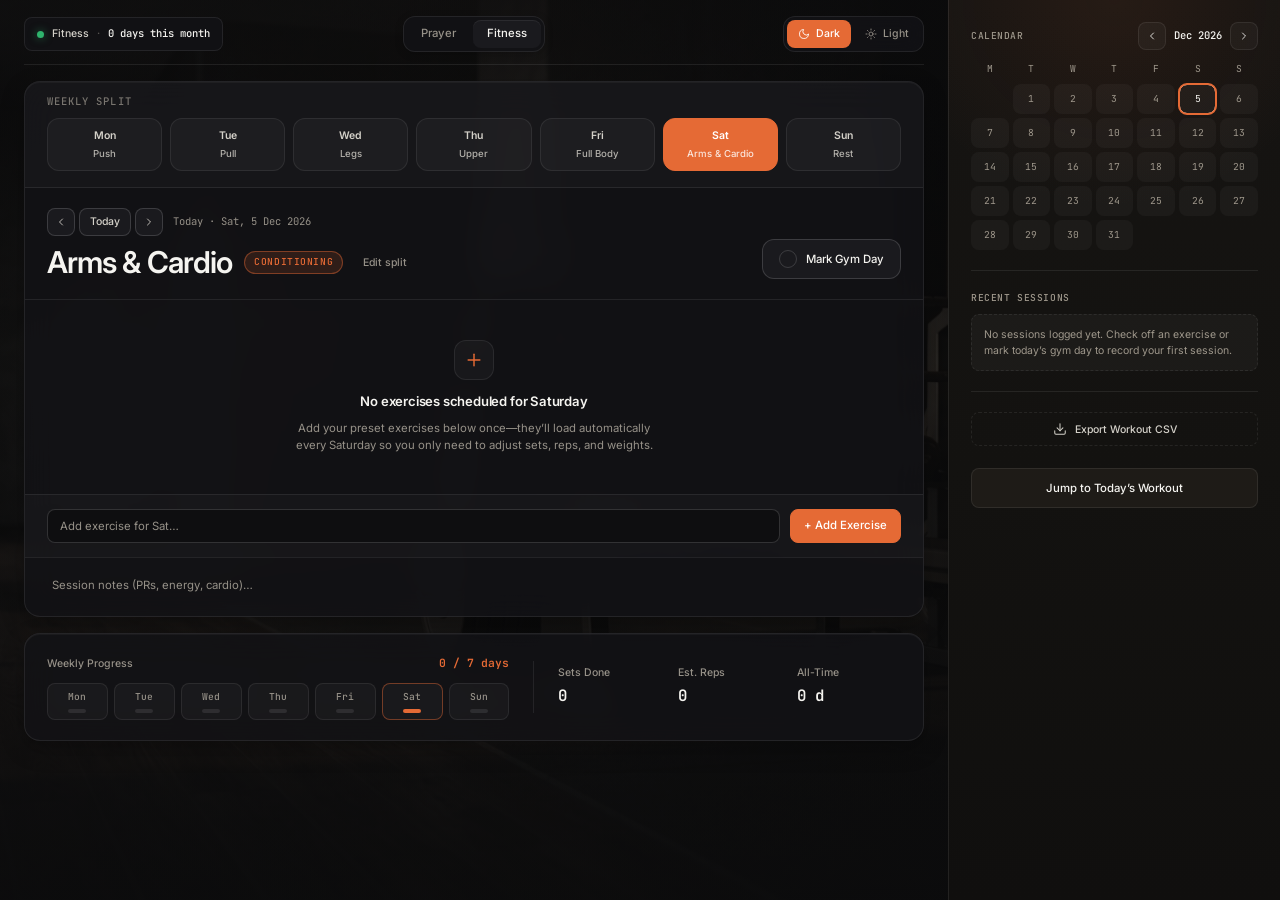
==== commit 452cabfb: "948659465" ====
--- a/fitness.html
+++ b/fitness.html
@@ -12,9 +12,9 @@
   <link rel="preconnect" href="https://fonts.googleapis.com" />
   <link rel="preconnect" href="https://fonts.gstatic.com" crossorigin />
   <link href="https://fonts.googleapis.com/css2?family=Inter:wght@300;400;500;600;700&family=JetBrains+Mono:wght@400;500;600&display=swap" rel="stylesheet" />
-  <link rel="stylesheet" href="tokens.css?v=25" />
-  <link rel="stylesheet" href="styles.css?v=25" />
-  <script src="theme.js?v=25"></script>
+  <link rel="stylesheet" href="tokens.css?v=27" />
+  <link rel="stylesheet" href="styles.css?v=27" />
+  <script src="theme.js?v=27"></script>
 </head>
 <body class="fitness-page">
   <div class="viewport-frame">
@@ -36,8 +36,8 @@
         </div>
 
         <nav class="hud-nav" aria-label="Site navigation">
-          <a class="hud-tab hud-page-link" href="index.html?v=25">Prayer</a>
-          <a class="hud-tab hud-page-link is-active" href="fitness.html?v=25" aria-current="page">Fitness</a>
+          <a class="hud-tab hud-page-link" href="index.html?v=27">Prayer</a>
+          <a class="hud-tab hud-page-link is-active" href="fitness.html?v=27" aria-current="page">Fitness</a>
         </nav>
 
         <div class="hud-right">
@@ -57,8 +57,11 @@
       <!-- MAIN WORKOUT FOCAL CARD -->
       <section class="panel-dark workout-stage-card" aria-label="Today's workout">
         <!-- 1. Clear Mon–Sun Weekly Selector -->
-        <div class="weekday-bar workout-week-bar" id="weekday-bar" role="tablist" aria-label="Weekly routine days">
-          <!-- Populated by fitness.js -->
+        <div class="weekday-bar-wrap">
+          <div class="weekday-bar-label mono">WEEKLY SPLIT</div>
+          <div class="weekday-bar workout-week-bar" id="weekday-bar" role="tablist" aria-label="Weekly routine days">
+            <!-- Populated by fitness.js -->
+          </div>
         </div>
 
         <!-- 2. Prominent Workout Title, Category & Day Controls -->
@@ -230,6 +233,6 @@
     </aside>
   </div>
 
-  <script src="fitness.js?v=25"></script>
+  <script src="fitness.js?v=27"></script>
 </body>
 </html>
--- a/tokens.css
+++ b/tokens.css
@@ -623,16 +623,24 @@
 .field-select,
 .dark-select {
   width: auto;
-  min-width: 150px;
-  line-height: 1;
-  padding: 0 32px 0 var(--space-3);
+  height: auto;
+  min-height: var(--ctrl-md);
+  min-width: 156px;
+  line-height: 1.3;
+  padding: 7px 32px 7px var(--space-3);
   cursor: pointer;
   appearance: none;
   -webkit-appearance: none;
+  -moz-appearance: none;
   background-image: url("data:image/svg+xml,%3Csvg xmlns='http://www.w3.org/2000/svg' width='14' height='14' viewBox='0 0 24 24' fill='none' stroke='%23969188' stroke-width='2' stroke-linecap='round' stroke-linejoin='round'%3E%3Cpath d='m6 9 6 6 6-6'/%3E%3C/svg%3E");
   background-repeat: no-repeat;
   background-position: right 10px center;
   background-size: 14px 14px;
+}
+
+.field-select::picker-icon,
+.dark-select::picker-icon {
+  display: none;
 }
 
 [data-theme="light"] .field-select,
@@ -756,6 +764,25 @@
   margin-bottom: var(--space-1);
 }
 
+.empty-state-icon-btn {
+  padding: 0;
+  cursor: pointer;
+  transition:
+    background-color var(--dur-fast) var(--ease),
+    border-color var(--dur-fast) var(--ease),
+    transform var(--dur-fast) var(--ease);
+}
+
+.empty-state-icon-btn:hover {
+  background: var(--orange-soft);
+  border-color: var(--orange-border);
+  transform: translateY(-1px);
+}
+
+.empty-state-icon-btn:active {
+  transform: scale(0.96);
+}
+
 .empty-state-box.is-rest .empty-state-icon,
 .empty-state.is-calm .empty-state-icon {
   color: var(--bronze);
--- a/styles.css
+++ b/styles.css
@@ -576,6 +576,49 @@
   max-width: 520px;
 }
 
+.focal-window-pill {
+  display: inline-flex;
+  align-items: center;
+  gap: 7px;
+  width: fit-content;
+  padding: 4px 10px;
+  margin-bottom: 2px;
+  border-radius: var(--r-pill);
+  background: var(--bronze-soft);
+  border: 1px solid var(--bronze-border);
+  color: var(--bronze);
+  font-size: 10.5px;
+  font-weight: 500;
+  letter-spacing: 0.09em;
+  text-transform: uppercase;
+  backdrop-filter: blur(var(--blur-sm));
+  -webkit-backdrop-filter: blur(var(--blur-sm));
+}
+
+.focal-window-pill[hidden] {
+  display: none;
+}
+
+.focal-window-dot {
+  width: 6px;
+  height: 6px;
+  border-radius: 50%;
+  background: var(--bronze);
+  box-shadow: 0 0 8px var(--bronze-border);
+  flex-shrink: 0;
+}
+
+.focal-window-pill.is-logged {
+  background: var(--green-soft);
+  border-color: var(--green-border);
+  color: var(--green);
+}
+
+.focal-window-pill.is-logged .focal-window-dot {
+  background: var(--green);
+  box-shadow: 0 0 8px var(--green-border);
+}
+
 .focal-headline {
   display: flex;
   align-items: baseline;
@@ -632,7 +675,7 @@
 .prayer-timeline-wrap {
   display: flex;
   flex-direction: column;
-  gap: var(--space-3);
+  gap: 8px;
   padding-top: var(--space-2);
 }
 
@@ -641,7 +684,7 @@
   height: 2px;
   border-radius: var(--r-pill);
   background: var(--surface-track);
-  margin: 0 var(--space-2);
+  margin: 0 2px;
   overflow: hidden;
 }
 
@@ -651,6 +694,32 @@
   background: linear-gradient(90deg, var(--green), var(--orange));
   border-radius: var(--r-pill);
   transition: width var(--dur-slow) var(--ease);
+}
+
+.timeline-meta-row {
+  display: flex;
+  align-items: center;
+  justify-content: space-between;
+  gap: var(--space-3);
+  padding: 0 2px 2px;
+}
+
+.timeline-endpoint {
+  font-size: var(--text-2xs);
+  font-weight: 500;
+  letter-spacing: 0.04em;
+  color: var(--text-muted);
+}
+
+.timeline-hint {
+  font-size: var(--text-2xs);
+  color: var(--text-muted);
+  opacity: 0.55;
+  transition: opacity 150ms var(--ease);
+}
+
+.prayer-timeline-wrap:hover .timeline-hint {
+  opacity: 0.85;
 }
 
 .prayer-timeline-grid {
@@ -675,16 +744,21 @@
   backdrop-filter: blur(var(--blur-sm));
   -webkit-backdrop-filter: blur(var(--blur-sm));
   transition:
-    transform var(--dur-fast) var(--ease),
-    border-color var(--dur-base) var(--ease),
-    background-color var(--dur-base) var(--ease),
-    box-shadow var(--dur-base) var(--ease);
+    transform 150ms var(--ease),
+    border-color 150ms var(--ease),
+    background-color 150ms var(--ease),
+    box-shadow 150ms var(--ease),
+    opacity 150ms var(--ease);
 }
 
 .tl-card:hover {
   transform: translateY(-2px);
-  border-color: var(--border-strong);
+  border-color: rgba(255, 255, 255, 0.25);
   background: var(--bg-elevated);
+}
+
+[data-theme="light"] .tl-card:hover {
+  border-color: rgba(10, 25, 19, 0.3);
 }
 
 .tl-card:active {
@@ -693,6 +767,10 @@
 
 .tl-card.is-passed:not(.is-done):not(.is-current):not(.is-next) {
   opacity: 0.78;
+}
+
+.tl-card.is-passed:not(.is-done):not(.is-current):not(.is-next):hover {
+  opacity: 1;
 }
 
 .tl-card.is-done {
@@ -731,6 +809,7 @@
 }
 
 .tl-check {
+  position: relative;
   width: 20px;
   height: 20px;
   border-radius: 50%;
@@ -741,9 +820,21 @@
   font-weight: 700;
   color: transparent;
   transition:
-    background-color var(--dur-fast) var(--ease),
-    border-color var(--dur-fast) var(--ease),
-    color var(--dur-fast) var(--ease);
+    background-color 150ms var(--ease),
+    border-color 150ms var(--ease),
+    color 150ms var(--ease);
+}
+
+.tl-check-default,
+.tl-check-hover {
+  grid-area: 1 / 1;
+  line-height: 1;
+  transition: opacity 150ms var(--ease), transform 150ms var(--ease);
+}
+
+.tl-check-hover {
+  opacity: 0;
+  transform: scale(0.8);
 }
 
 .tl-card.is-done .tl-check {
@@ -757,18 +848,59 @@
   color: var(--bronze);
 }
 
+.tl-card.is-current:not(.is-done):hover .tl-check {
+  border-color: var(--green-border);
+  background: var(--green-soft);
+  color: var(--green);
+}
+
+.tl-card.is-current:not(.is-done):hover .tl-check-default {
+  opacity: 0;
+}
+
+.tl-card.is-current:not(.is-done):hover .tl-check-hover {
+  opacity: 0.78;
+  transform: scale(1);
+}
+
 .tl-card.is-next:not(.is-done) .tl-check {
   border-color: var(--orange);
   color: var(--orange);
 }
 
 .tl-badge {
+  display: inline-grid;
+  justify-items: end;
+  align-items: center;
   font-family: var(--font-mono);
   font-size: var(--text-2xs);
   font-weight: 500;
   text-transform: uppercase;
   letter-spacing: var(--tracking-wide);
   color: var(--text-muted);
+}
+
+.tl-badge-default,
+.tl-badge-hover {
+  grid-area: 1 / 1;
+  white-space: nowrap;
+  transition: opacity 150ms var(--ease), transform 150ms var(--ease);
+}
+
+.tl-badge-hover {
+  opacity: 0;
+  transform: translateY(2px);
+  color: var(--green);
+}
+
+.tl-card.is-current:not(.is-done):hover .tl-badge-default {
+  opacity: 0;
+  transform: translateY(-2px);
+}
+
+.tl-card.is-current:not(.is-done):hover .tl-badge-hover {
+  opacity: 1;
+  transform: translateY(0);
 }
 
 .tl-card.is-done .tl-badge {
@@ -1438,7 +1570,7 @@
   object-position: 64% 46%;
   z-index: 0;
   pointer-events: none;
-  opacity: 0.34;
+  opacity: 0.42;
   transition: opacity var(--dur-slow) var(--ease), filter var(--dur-slow) var(--ease);
 }
 
@@ -1447,36 +1579,65 @@
   inset: 0;
   z-index: 1;
   pointer-events: none;
-  background: linear-gradient(
-    180deg,
-    rgba(11, 11, 12, 0.78) 0%,
-    rgba(11, 11, 12, 0.62) 38%,
-    rgba(11, 11, 12, 0.88) 100%
-  );
+  background:
+    radial-gradient(
+      ellipse 72% 62% at 50% 48%,
+      rgba(11, 11, 12, 0.72) 0%,
+      rgba(11, 11, 12, 0.44) 60%,
+      rgba(11, 11, 12, 0.68) 100%
+    ),
+    linear-gradient(
+      180deg,
+      rgba(11, 11, 12, 0.56) 0%,
+      rgba(11, 11, 12, 0.34) 40%,
+      rgba(11, 11, 12, 0.72) 100%
+    );
 }
 
 [data-theme="light"] .fitness-page-bg {
-  opacity: 0.52;
-  filter: brightness(1.1);
+  opacity: 0.59;
+  filter: brightness(1.08);
 }
 
 [data-theme="light"] .fitness-page-overlay {
-  background: linear-gradient(
-    180deg,
-    rgba(242, 245, 243, 0.72) 0%,
-    rgba(242, 245, 243, 0.45) 38%,
-    rgba(242, 245, 243, 0.78) 100%
-  );
+  background:
+    radial-gradient(
+      ellipse 72% 62% at 50% 48%,
+      rgba(242, 245, 243, 0.68) 0%,
+      rgba(242, 245, 243, 0.36) 62%,
+      rgba(242, 245, 243, 0.64) 100%
+    ),
+    linear-gradient(
+      180deg,
+      rgba(242, 245, 243, 0.54) 0%,
+      rgba(242, 245, 243, 0.3) 40%,
+      rgba(242, 245, 243, 0.64) 100%
+    );
 }
 
 /* Weekly Routine Bar (Mon–Sun) */
+.weekday-bar-wrap {
+  display: flex;
+  flex-direction: column;
+  gap: 8px;
+  padding: 12px var(--card-pad-x) var(--space-4);
+  background: var(--surface-band);
+  border-bottom: 1px solid var(--border);
+}
+
+.weekday-bar-label {
+  font-size: 10.5px;
+  font-weight: 500;
+  letter-spacing: 0.1em;
+  text-transform: uppercase;
+  color: var(--text-muted);
+  opacity: 0.78;
+}
+
 .weekday-bar {
   display: grid;
   grid-template-columns: repeat(7, minmax(0, 1fr));
   gap: var(--space-2);
-  padding: var(--space-4) var(--card-pad-x);
-  background: var(--surface-band);
-  border-bottom: 1px solid var(--border);
 }
 
 .weekday-pill {
@@ -2280,8 +2441,13 @@
   .hud-btn,
   .sq-btn,
   .cal-nav-btn,
-  .edit-split-trigger {
+  .edit-split-trigger,
+  .btns-3d .btn-3d {
     min-height: 36px;
+  }
+
+  .insp-ghost-btn {
+    min-height: 40px;
   }
 
   .sq-btn,
@@ -2348,11 +2514,14 @@
     justify-content: center;
   }
 
+  .weekday-bar-wrap {
+    padding: 10px var(--space-3) var(--space-3);
+  }
+
   .weekday-bar {
     grid-template-columns: repeat(7, minmax(84px, 1fr));
     overflow-x: auto;
     -webkit-overflow-scrolling: touch;
-    padding: var(--space-3);
   }
 
   .quick-add-row {
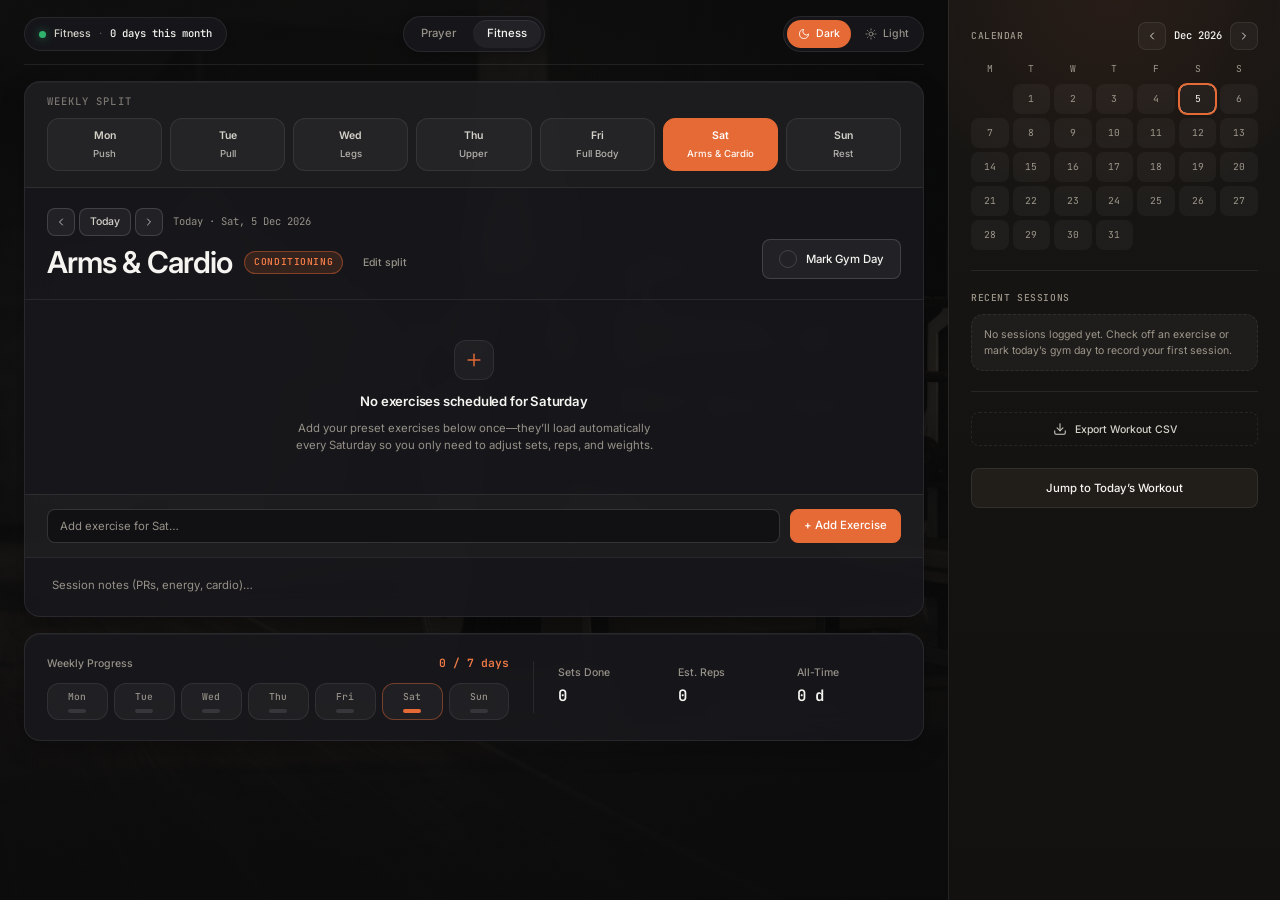
==== commit b3af294a: "545653" ====
--- a/fitness.html
+++ b/fitness.html
@@ -12,9 +12,9 @@
   <link rel="preconnect" href="https://fonts.googleapis.com" />
   <link rel="preconnect" href="https://fonts.gstatic.com" crossorigin />
   <link href="https://fonts.googleapis.com/css2?family=Inter:wght@300;400;500;600;700&family=JetBrains+Mono:wght@400;500;600&display=swap" rel="stylesheet" />
-  <link rel="stylesheet" href="tokens.css?v=27" />
-  <link rel="stylesheet" href="styles.css?v=27" />
-  <script src="theme.js?v=27"></script>
+  <link rel="stylesheet" href="tokens.css?v=28" />
+  <link rel="stylesheet" href="styles.css?v=28" />
+  <script src="theme.js?v=28"></script>
 </head>
 <body class="fitness-page">
   <div class="viewport-frame">
@@ -36,8 +36,8 @@
         </div>
 
         <nav class="hud-nav" aria-label="Site navigation">
-          <a class="hud-tab hud-page-link" href="index.html?v=27">Prayer</a>
-          <a class="hud-tab hud-page-link is-active" href="fitness.html?v=27" aria-current="page">Fitness</a>
+          <a class="hud-tab hud-page-link" href="index.html?v=28">Prayer</a>
+          <a class="hud-tab hud-page-link is-active" href="fitness.html?v=28" aria-current="page">Fitness</a>
         </nav>
 
         <div class="hud-right">
@@ -233,6 +233,6 @@
     </aside>
   </div>
 
-  <script src="fitness.js?v=27"></script>
+  <script src="fitness.js?v=28"></script>
 </body>
 </html>
--- a/tokens.css
+++ b/tokens.css
@@ -7,35 +7,35 @@
   /* ------------------------------------------------------------------------
      1. COLOR SYSTEM — DARK CHARCOAL DEFAULT
      ------------------------------------------------------------------------ */
-  /* Canvas & Surfaces */
+  /* Canvas & Surfaces (+2.5–3% card elevation relative to canvas) */
   --bg-canvas: #0b0b0c;
-  --bg-surface: #121214;
-  --bg-panel: rgba(19, 19, 22, 0.82);
-  --bg-panel-solid: #141417;
-  --bg-elevated: #1a1a1e;
-  --bg-hover: #232328;
-  --bg-input: #0e0e10;
+  --bg-surface: #151518;
+  --bg-panel: rgba(25, 25, 29, 0.88);
+  --bg-panel-solid: #1a1a1e;
+  --bg-elevated: #212126;
+  --bg-hover: #2a2a30;
+  --bg-input: #111114;
 
   /* Subtle Nested Surfaces */
-  --surface-subtle: rgba(255, 255, 255, 0.03);
-  --surface-subtle-hover: rgba(255, 255, 255, 0.065);
-  --surface-band: rgba(255, 255, 255, 0.018);
-  --surface-glass-chip: rgba(16, 16, 18, 0.68);
-  --surface-track: rgba(255, 255, 255, 0.09);
+  --surface-subtle: rgba(255, 255, 255, 0.04);
+  --surface-subtle-hover: rgba(255, 255, 255, 0.08);
+  --surface-band: rgba(255, 255, 255, 0.024);
+  --surface-glass-chip: rgba(22, 22, 26, 0.76);
+  --surface-track: rgba(255, 255, 255, 0.1);
 
   /* Right Inspector Sidebar (Refined Obsidian-Bronze) */
-  --sidebar-top: #161412;
-  --sidebar-mid: #131210;
-  --sidebar-bot: #100f0e;
+  --sidebar-top: #181614;
+  --sidebar-mid: #151311;
+  --sidebar-bot: #12110f;
   --sidebar-glow: rgba(229, 106, 53, 0.08);
   --sidebar-text: #f5f4f0;
   --sidebar-text-soft: #d4d1c9;
   --sidebar-muted: #9e978b;
   --sidebar-border: rgba(255, 255, 255, 0.08);
-  --sidebar-surface: rgba(255, 255, 255, 0.035);
-  --sidebar-surface-hover: rgba(255, 255, 255, 0.08);
-  --sidebar-cta: #1e1b17;
-  --sidebar-cta-hover: #28231d;
+  --sidebar-surface: rgba(255, 255, 255, 0.04);
+  --sidebar-surface-hover: rgba(255, 255, 255, 0.085);
+  --sidebar-cta: #211e1a;
+  --sidebar-cta-hover: #2b2620;
 
   /* Typography Colors */
   --text: #f5f4f0;
@@ -47,20 +47,23 @@
   --orange: #e56a35;
   --orange-hover: #ee7a47;
   --orange-active: #d45b27;
+  --orange-text: #f07b47;
   --orange-soft: rgba(229, 106, 53, 0.14);
   --orange-border: rgba(229, 106, 53, 0.44);
   --orange-glow: rgba(229, 106, 53, 0.16);
 
   /* Secondary Detail Accent — Subtle Bronze */
   --bronze: #c89a64;
-  --bronze-soft: rgba(200, 154, 100, 0.12);
+  --bronze-text: #d6ac78;
+  --bronze-soft: rgba(200, 154, 100, 0.13);
   --bronze-border: rgba(200, 154, 100, 0.36);
   --bronze-glow: rgba(196, 146, 92, 0.1);
 
   /* Functional Success — Muted Emerald */
   --green: #2fb36d;
-  --green-soft: rgba(47, 179, 109, 0.13);
-  --green-border: rgba(47, 179, 109, 0.4);
+  --green-text: #3cc87d;
+  --green-soft: rgba(47, 179, 109, 0.14);
+  --green-border: rgba(47, 179, 109, 0.42);
   --green-ink: #061b0f;
 
   /* Borders & Separators */
@@ -154,19 +157,19 @@
    LIGHT MODE THEME TOKENS (Preserves High-Contrast Botanical Light Theme)
    ========================================================================== */
 [data-theme="light"] {
-  --bg-canvas: #f2f5f3;
-  --bg-surface: #e8efeb;
-  --bg-panel: rgba(255, 255, 255, 0.88);
+  --bg-canvas: #ebf0ed;
+  --bg-surface: #e2eae5;
+  --bg-panel: rgba(255, 255, 255, 0.94);
   --bg-panel-solid: #ffffff;
-  --bg-elevated: #edf3ef;
-  --bg-hover: #e1ebe5;
-  --bg-input: #f7faf8;
-
-  --surface-subtle: rgba(10, 25, 19, 0.035);
-  --surface-subtle-hover: rgba(10, 25, 19, 0.075);
-  --surface-band: rgba(10, 25, 19, 0.025);
-  --surface-glass-chip: rgba(255, 255, 255, 0.86);
-  --surface-track: rgba(10, 25, 19, 0.11);
+  --bg-elevated: #f1f6f3;
+  --bg-hover: #e4ede8;
+  --bg-input: #f8fbf9;
+
+  --surface-subtle: rgba(10, 25, 19, 0.04);
+  --surface-subtle-hover: rgba(10, 25, 19, 0.08);
+  --surface-band: rgba(10, 25, 19, 0.028);
+  --surface-glass-chip: rgba(255, 255, 255, 0.92);
+  --surface-track: rgba(10, 25, 19, 0.12);
 
   --sidebar-top: #0f5c47;
   --sidebar-mid: #147359;
@@ -182,25 +185,28 @@
   --sidebar-cta-hover: #073629;
 
   --text: #0b1712;
-  --text-soft: #21382e;
-  --text-muted: #4b655a;
+  --text-soft: #1d332a;
+  --text-muted: #466055;
   --text-inverse: #ffffff;
 
-  --orange: #e35320;
-  --orange-hover: #cf4616;
-  --orange-active: #b83b10;
-  --orange-soft: rgba(227, 83, 32, 0.13);
-  --orange-border: rgba(227, 83, 32, 0.48);
-  --orange-glow: rgba(227, 83, 32, 0.14);
-
-  --bronze: #8a5b1e;
-  --bronze-soft: rgba(168, 116, 52, 0.14);
-  --bronze-border: rgba(154, 102, 36, 0.45);
+  --orange: #d44716;
+  --orange-hover: #bd3c10;
+  --orange-active: #a3320b;
+  --orange-text: #9e3009;
+  --orange-soft: rgba(212, 71, 22, 0.12);
+  --orange-border: rgba(185, 58, 14, 0.48);
+  --orange-glow: rgba(212, 71, 22, 0.14);
+
+  --bronze: #8a5616;
+  --bronze-text: #693f0c;
+  --bronze-soft: rgba(168, 112, 38, 0.14);
+  --bronze-border: rgba(138, 86, 22, 0.48);
   --bronze-glow: rgba(18, 145, 66, 0.08);
 
-  --green: #149646;
-  --green-soft: rgba(20, 150, 70, 0.13);
-  --green-border: rgba(20, 150, 70, 0.45);
+  --green: #12803c;
+  --green-text: #095727;
+  --green-soft: rgba(18, 128, 60, 0.14);
+  --green-border: rgba(14, 107, 49, 0.48);
   --green-ink: #ffffff;
 
   --border-subtle: rgba(10, 25, 19, 0.065);
@@ -350,10 +356,10 @@
 .ds-kicker {
   font-family: var(--font-mono);
   font-size: var(--text-2xs);
-  font-weight: 500;
+  font-weight: 600;
   letter-spacing: var(--tracking-kicker);
   text-transform: uppercase;
-  color: var(--orange);
+  color: var(--orange-text);
 }
 
 .ds-label,
@@ -529,7 +535,7 @@
 .btn-lg {
   height: var(--ctrl-lg);
   padding: 0 var(--space-4);
-  border-radius: var(--r-md);
+  border-radius: var(--r-sm);
 }
 
 .btn-full {
@@ -585,19 +591,22 @@
 .badge-accent {
   background: var(--orange-soft);
   border-color: var(--orange-border);
-  color: var(--orange);
+  color: var(--orange-text);
+  font-weight: 600;
 }
 
 .badge-bronze {
   background: var(--bronze-soft);
   border-color: var(--bronze-border);
-  color: var(--bronze);
+  color: var(--bronze-text);
+  font-weight: 600;
 }
 
 .badge-success {
   background: var(--green-soft);
   border-color: var(--green-border);
-  color: var(--green);
+  color: var(--green-text);
+  font-weight: 600;
 }
 
 /* Form Controls */
@@ -744,7 +753,7 @@
   align-items: flex-start;
   gap: var(--space-1);
   padding: var(--space-3);
-  border-radius: var(--r-sm);
+  border-radius: var(--r-md);
   background: var(--sidebar-surface);
   border: 1px dashed var(--sidebar-border);
   color: var(--sidebar-muted);
--- a/styles.css
+++ b/styles.css
@@ -50,8 +50,8 @@
   align-items: center;
   gap: var(--space-2);
   height: var(--ctrl-md);
-  padding: 0 var(--space-3);
-  border-radius: var(--r-sm);
+  padding: 0 14px;
+  border-radius: var(--r-pill);
   background: var(--bg-panel);
   border: 1px solid var(--border);
   font-size: var(--text-xs);
@@ -91,7 +91,7 @@
   box-shadow: none;
 }
 
-/* Segmented Controls (Primary Page Switcher, Theme Switcher, Prayer Sub-Nav) */
+/* Segmented Controls (Topbar Full Pills + Section Sub-Nav) */
 .hud-nav,
 .theme-switch,
 .subnav-bar {
@@ -99,7 +99,7 @@
   align-items: center;
   gap: 3px;
   padding: 3px;
-  border-radius: var(--r-md);
+  border-radius: var(--r-pill);
   background: var(--bg-panel);
   border: 1px solid var(--border);
   backdrop-filter: blur(var(--blur-sm));
@@ -112,6 +112,7 @@
 
 .subnav-bar {
   width: fit-content;
+  border-radius: var(--r-md);
   background: var(--bg-surface);
 }
 
@@ -128,7 +129,7 @@
   gap: 6px;
   height: var(--ctrl-sm);
   padding: 0 14px;
-  border-radius: var(--r-sm);
+  border-radius: var(--r-pill);
   color: var(--text-muted);
   font-size: var(--text-sm);
   font-weight: 500;
@@ -136,6 +137,10 @@
   transition:
     color var(--dur-fast) var(--ease),
     background-color var(--dur-fast) var(--ease);
+}
+
+.subnav-link {
+  border-radius: var(--r-sm);
 }
 
 .theme-opt {
@@ -369,7 +374,7 @@
 .fs-week-count {
   font-size: var(--text-sm);
   font-weight: 600;
-  color: var(--orange);
+  color: var(--orange-text);
 }
 
 .dp-segments {
@@ -586,9 +591,9 @@
   border-radius: var(--r-pill);
   background: var(--bronze-soft);
   border: 1px solid var(--bronze-border);
-  color: var(--bronze);
+  color: var(--bronze-text);
   font-size: 10.5px;
-  font-weight: 500;
+  font-weight: 600;
   letter-spacing: 0.09em;
   text-transform: uppercase;
   backdrop-filter: blur(var(--blur-sm));
@@ -611,7 +616,7 @@
 .focal-window-pill.is-logged {
   background: var(--green-soft);
   border-color: var(--green-border);
-  color: var(--green);
+  color: var(--green-text);
 }
 
 .focal-window-pill.is-logged .focal-window-dot {
@@ -647,7 +652,7 @@
 .focal-countdown {
   font-size: clamp(1.3rem, 2.1vw, 1.65rem);
   font-weight: 600;
-  color: var(--orange);
+  color: var(--orange-text);
   letter-spacing: var(--tracking-snug);
 }
 
@@ -790,15 +795,15 @@
 }
 
 [data-theme="light"] .tl-card.is-done {
-  background: rgba(226, 248, 234, 0.94);
+  background: rgba(218, 245, 228, 0.96);
 }
 
 [data-theme="light"] .tl-card.is-current:not(.is-done) {
-  background: rgba(252, 244, 230, 0.94);
+  background: rgba(252, 241, 222, 0.96);
 }
 
 [data-theme="light"] .tl-card.is-next:not(.is-done) {
-  background: rgba(255, 236, 229, 0.94);
+  background: rgba(255, 232, 222, 0.96);
 }
 
 .tl-top {
@@ -844,14 +849,14 @@
 }
 
 .tl-card.is-current:not(.is-done) .tl-check {
-  border-color: var(--bronze);
-  color: var(--bronze);
+  border-color: var(--bronze-text);
+  color: var(--bronze-text);
 }
 
 .tl-card.is-current:not(.is-done):hover .tl-check {
   border-color: var(--green-border);
   background: var(--green-soft);
-  color: var(--green);
+  color: var(--green-text);
 }
 
 .tl-card.is-current:not(.is-done):hover .tl-check-default {
@@ -859,13 +864,13 @@
 }
 
 .tl-card.is-current:not(.is-done):hover .tl-check-hover {
-  opacity: 0.78;
+  opacity: 0.85;
   transform: scale(1);
 }
 
 .tl-card.is-next:not(.is-done) .tl-check {
-  border-color: var(--orange);
-  color: var(--orange);
+  border-color: var(--orange-text);
+  color: var(--orange-text);
 }
 
 .tl-badge {
@@ -874,7 +879,7 @@
   align-items: center;
   font-family: var(--font-mono);
   font-size: var(--text-2xs);
-  font-weight: 500;
+  font-weight: 600;
   text-transform: uppercase;
   letter-spacing: var(--tracking-wide);
   color: var(--text-muted);
@@ -890,7 +895,7 @@
 .tl-badge-hover {
   opacity: 0;
   transform: translateY(2px);
-  color: var(--green);
+  color: var(--green-text);
 }
 
 .tl-card.is-current:not(.is-done):hover .tl-badge-default {
@@ -904,15 +909,15 @@
 }
 
 .tl-card.is-done .tl-badge {
-  color: var(--green);
+  color: var(--green-text);
 }
 
 .tl-card.is-current:not(.is-done) .tl-badge {
-  color: var(--bronze);
+  color: var(--bronze-text);
 }
 
 .tl-card.is-next:not(.is-done) .tl-badge {
-  color: var(--orange);
+  color: var(--orange-text);
 }
 
 .tl-name {
@@ -1092,7 +1097,7 @@
 .plog-day-badge {
   font-size: var(--text-xs);
   font-weight: 600;
-  color: var(--orange);
+  color: var(--orange-text);
   padding: 3px 9px;
   border-radius: var(--r-sm);
   background: var(--orange-soft);
@@ -1112,7 +1117,7 @@
   gap: var(--space-3);
   width: 100%;
   padding: 10px var(--space-3);
-  border-radius: var(--r-sm);
+  border-radius: var(--r-md);
   border: 1px solid var(--border);
   background: var(--surface-subtle);
   color: var(--text);
@@ -1169,7 +1174,8 @@
 }
 
 .plog-prayer-btn.is-done .plog-prayer-state {
-  color: var(--green);
+  color: var(--green-text);
+  font-weight: 500;
 }
 
 .plog-day-footer {
@@ -1309,7 +1315,7 @@
 
 .tag-jumuah {
   background: var(--bronze-soft);
-  color: var(--bronze);
+  color: var(--bronze-text);
 }
 
 .table-loading {
@@ -1492,7 +1498,7 @@
   text-align: center;
   gap: 8px;
   padding: 12px 10px;
-  border-radius: var(--r-sm);
+  border-radius: var(--r-md);
   background: var(--surface-subtle);
   border: 1px solid var(--border);
 }
@@ -1708,6 +1714,10 @@
   white-space: nowrap;
 }
 
+.weekday-pill.is-active .wd-split {
+  opacity: 0.96;
+}
+
 /* Prominent Workout Header */
 .workout-hero-header {
   display: flex;
@@ -1754,13 +1764,13 @@
 .workout-cat-pill.is-rest {
   background: var(--bronze-soft);
   border-color: var(--bronze-border);
-  color: var(--bronze);
+  color: var(--bronze-text);
 }
 
 .edit-split-trigger {
   height: var(--ctrl-sm);
   padding: 0 var(--space-2);
-  border-radius: var(--r-xs);
+  border-radius: var(--r-sm);
   border: none;
   background: transparent;
   color: var(--text-muted);
@@ -1784,7 +1794,7 @@
   gap: 9px;
   height: var(--ctrl-lg);
   padding: 0 var(--space-4);
-  border-radius: var(--r-md);
+  border-radius: var(--r-sm);
   border: 1px solid var(--border-strong);
   background: var(--bg-elevated);
   color: var(--text);
@@ -1804,7 +1814,7 @@
 .gym-check-btn.is-active {
   background: var(--green-soft);
   border-color: var(--green-border);
-  color: var(--text);
+  color: var(--green-text);
 }
 
 .gym-check-circle {
@@ -1935,7 +1945,7 @@
 }
 
 .exercise-item.is-done .ex-progress-sub {
-  color: var(--green);
+  color: var(--green-text);
 }
 
 .ex-check-btn {
@@ -2041,7 +2051,7 @@
 }
 
 .set-row.is-set-done .set-num {
-  color: var(--green);
+  color: var(--green-text);
 }
 
 .dd-stepper {
@@ -2179,7 +2189,7 @@
   align-items: center;
   gap: 5px;
   padding: 6px 4px;
-  border-radius: var(--r-sm);
+  border-radius: var(--r-md);
   border: 1px solid var(--border);
   background: var(--surface-subtle);
   color: var(--text-muted);
@@ -2328,7 +2338,7 @@
   justify-content: space-between;
   gap: 10px;
   padding: 9px var(--space-3);
-  border-radius: var(--r-sm);
+  border-radius: var(--r-md);
   border: 1px solid var(--sidebar-border);
   background: var(--sidebar-surface);
   color: var(--sidebar-text);
@@ -2574,7 +2584,7 @@
     grid-template-columns: 1fr 1fr;
     gap: var(--space-2);
     padding: 10px;
-    border-radius: var(--r-sm);
+    border-radius: var(--r-md);
     background: var(--surface-subtle);
     border: 1px solid var(--border);
   }
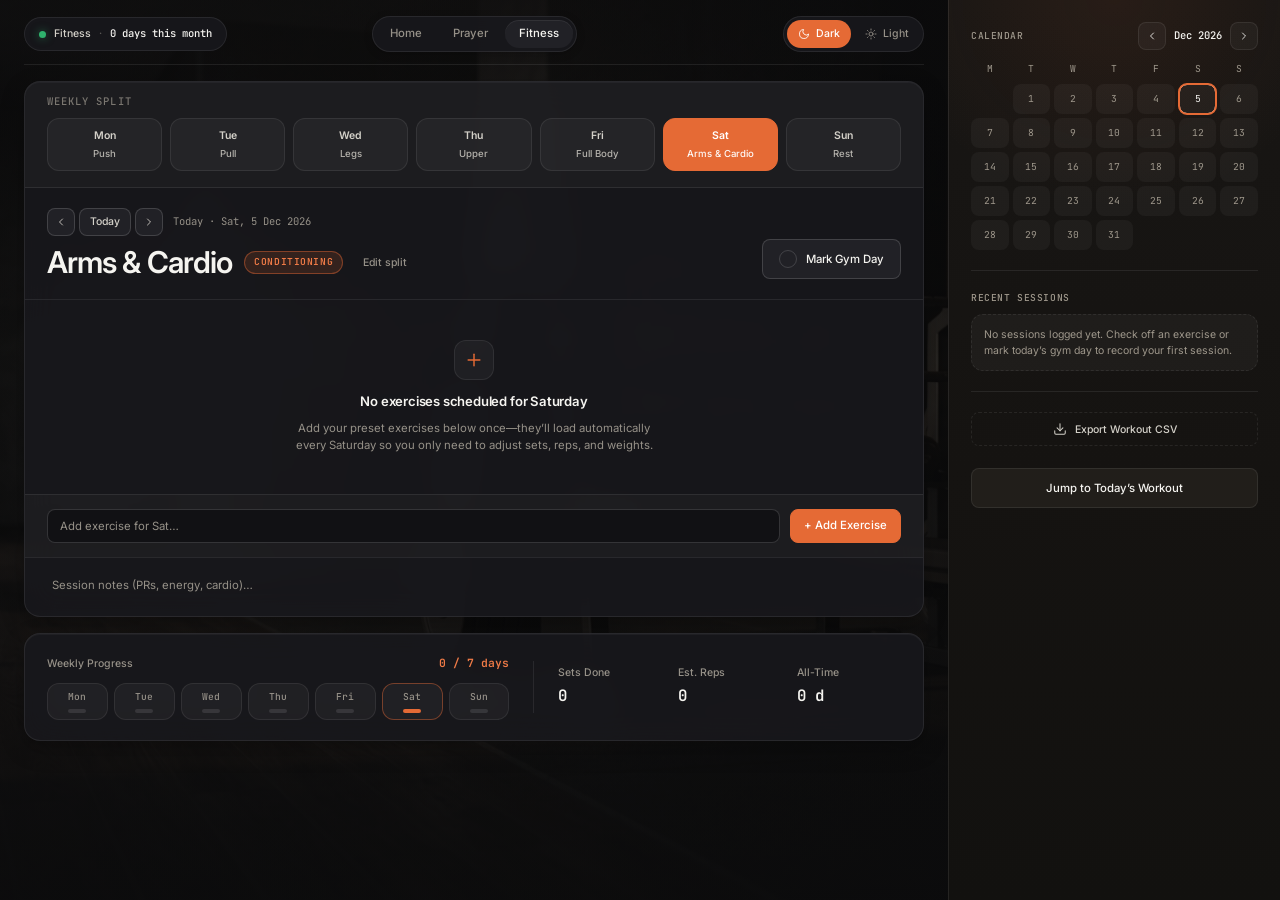
==== commit 25046bde: "365375" ====
--- a/fitness.html
+++ b/fitness.html
@@ -12,9 +12,9 @@
   <link rel="preconnect" href="https://fonts.googleapis.com" />
   <link rel="preconnect" href="https://fonts.gstatic.com" crossorigin />
   <link href="https://fonts.googleapis.com/css2?family=Inter:wght@300;400;500;600;700&family=JetBrains+Mono:wght@400;500;600&display=swap" rel="stylesheet" />
-  <link rel="stylesheet" href="tokens.css?v=28" />
-  <link rel="stylesheet" href="styles.css?v=28" />
-  <script src="theme.js?v=28"></script>
+  <link rel="stylesheet" href="tokens.css?v=29" />
+  <link rel="stylesheet" href="styles.css?v=29" />
+  <script src="theme.js?v=29"></script>
 </head>
 <body class="fitness-page">
   <div class="viewport-frame">
@@ -36,8 +36,9 @@
         </div>
 
         <nav class="hud-nav" aria-label="Site navigation">
-          <a class="hud-tab hud-page-link" href="index.html?v=28">Prayer</a>
-          <a class="hud-tab hud-page-link is-active" href="fitness.html?v=28" aria-current="page">Fitness</a>
+          <a class="hud-tab hud-page-link" href="index.html?v=29">Home</a>
+          <a class="hud-tab hud-page-link" href="prayer.html?v=29">Prayer</a>
+          <a class="hud-tab hud-page-link is-active" href="fitness.html?v=29" aria-current="page">Fitness</a>
         </nav>
 
         <div class="hud-right">
@@ -233,6 +234,6 @@
     </aside>
   </div>
 
-  <script src="fitness.js?v=28"></script>
+  <script src="fitness.js?v=29"></script>
 </body>
 </html>
--- a/styles.css
+++ b/styles.css
@@ -107,6 +107,7 @@
 }
 
 .hud-nav {
+  width: fit-content;
   box-shadow: var(--shadow-sm);
 }
 
@@ -2367,8 +2368,576 @@
 }
 
 /* ==========================================================================
-   8. RESPONSIVE BREAKPOINTS (1120px / 860px / 640px) & PRINT
+   7B. HOME LANDING PAGE — MOBILE-FIRST EXECUTIVE OVERVIEW
    ========================================================================== */
+.home-viewport {
+  min-height: 100vh;
+  background:
+    radial-gradient(ellipse 68% 36% at 50% 0%, var(--bronze-glow), transparent 64%),
+    var(--bg-canvas);
+}
+
+.home-shell {
+  max-width: 1160px;
+  margin: 0 auto;
+  padding: var(--shell-pad-y) var(--shell-pad-x) var(--space-10);
+  display: flex;
+  flex-direction: column;
+  gap: var(--space-5);
+}
+
+/* 1. Compact Header & Next Prayer Countdown Strip */
+.home-header-strip {
+  display: flex;
+  align-items: center;
+  justify-content: space-between;
+  gap: var(--space-3);
+  flex-wrap: wrap;
+}
+
+.home-date-stack {
+  display: flex;
+  flex-direction: column;
+  gap: 3px;
+}
+
+.home-date-title {
+  font-size: clamp(1.35rem, 2.2vw, 1.75rem);
+}
+
+.home-hijri-sub {
+  font-size: var(--text-xs);
+  color: var(--text-muted);
+}
+
+.home-next-pill {
+  display: inline-flex;
+  align-items: center;
+  gap: 8px;
+  height: 36px;
+  padding: 0 14px;
+  border-radius: var(--r-pill);
+  background: var(--bg-panel);
+  border: 1px solid var(--orange-border);
+  text-decoration: none;
+  color: var(--text);
+  font-size: var(--text-xs);
+  font-weight: 500;
+  box-shadow: var(--shadow-sm);
+  backdrop-filter: blur(var(--blur-sm));
+  -webkit-backdrop-filter: blur(var(--blur-sm));
+  transition:
+    background-color var(--dur-fast) var(--ease),
+    border-color var(--dur-fast) var(--ease),
+    transform var(--dur-fast) var(--ease);
+}
+
+.home-next-pill:hover {
+  background: var(--orange-soft);
+  transform: translateY(-1px);
+}
+
+.home-next-dot {
+  width: 7px;
+  height: 7px;
+  border-radius: 50%;
+  background: var(--orange);
+  box-shadow: 0 0 8px var(--orange-border);
+  flex-shrink: 0;
+}
+
+.home-next-label {
+  color: var(--text);
+  font-weight: 500;
+}
+
+.home-next-countdown {
+  color: var(--orange-text);
+  font-weight: 600;
+}
+
+/* Responsive 2-Column Desktop / Single-Column Mobile Grid */
+.home-grid {
+  display: grid;
+  grid-template-columns: minmax(0, 1.25fr) minmax(0, 0.95fr);
+  gap: var(--space-5);
+  align-items: start;
+}
+
+.home-col-main,
+.home-col-side {
+  display: flex;
+  flex-direction: column;
+  gap: var(--space-4);
+  min-width: 0;
+}
+
+/* 2. Dual Discipline Rings Hero Card */
+.home-rings-card {
+  padding: 0;
+}
+
+.home-rings-grid {
+  display: grid;
+  grid-template-columns: repeat(2, minmax(0, 1fr));
+  gap: var(--space-4);
+  padding: var(--space-6) var(--card-pad-x) var(--space-5);
+}
+
+.home-ring-item {
+  display: flex;
+  flex-direction: column;
+  align-items: center;
+  text-align: center;
+  gap: var(--space-3);
+}
+
+.ring-visual {
+  position: relative;
+  width: 124px;
+  height: 124px;
+  display: grid;
+  place-items: center;
+}
+
+.ring-svg {
+  width: 100%;
+  height: 100%;
+  transform: rotate(-90deg);
+}
+
+.ring-track {
+  fill: none;
+  stroke: var(--surface-track);
+  stroke-width: 8;
+}
+
+.ring-arc {
+  fill: none;
+  stroke-width: 8;
+  stroke-linecap: round;
+  stroke-dasharray: 301.59;
+  stroke-dashoffset: 301.59;
+  transition: stroke-dashoffset var(--dur-slow) var(--ease);
+}
+
+.ring-arc-emerald {
+  stroke: var(--green);
+}
+
+.ring-arc-orange {
+  stroke: var(--orange);
+}
+
+.ring-center {
+  position: absolute;
+  inset: 0;
+  display: flex;
+  flex-direction: column;
+  align-items: center;
+  justify-content: center;
+  gap: 2px;
+}
+
+.ring-val {
+  font-size: 20px;
+  font-weight: 600;
+  letter-spacing: var(--tracking-snug);
+  color: var(--text);
+  line-height: 1.1;
+}
+
+.ring-unit {
+  font-size: 10px;
+  font-weight: 500;
+  letter-spacing: 0.1em;
+  color: var(--text-muted);
+}
+
+.ring-meta {
+  display: flex;
+  flex-direction: column;
+  gap: 2px;
+}
+
+.ring-title {
+  font-size: var(--text-base);
+  font-weight: 600;
+  color: var(--text);
+}
+
+.ring-sub {
+  font-size: var(--text-xs);
+  color: var(--text-muted);
+}
+
+.home-rings-footer {
+  display: grid;
+  grid-template-columns: 1fr 1px 1fr;
+  align-items: center;
+  padding: 14px var(--card-pad-x);
+  background: var(--surface-band);
+  border-top: 1px solid var(--border);
+}
+
+.home-footer-stat {
+  display: flex;
+  align-items: center;
+  justify-content: space-between;
+  gap: var(--space-2);
+  padding: 0 var(--space-3);
+}
+
+.home-footer-stat:first-child {
+  padding-left: 0;
+}
+
+.home-footer-stat:last-child {
+  padding-right: 0;
+}
+
+.home-footer-val {
+  font-size: var(--text-md);
+  font-weight: 600;
+  color: var(--text);
+  white-space: nowrap;
+}
+
+.home-footer-sep {
+  width: 1px;
+  height: 22px;
+  background: var(--border);
+}
+
+/* 3. Quick-Toggle 5-Prayer Strip */
+.home-prayer-section {
+  display: flex;
+  flex-direction: column;
+  gap: var(--space-2);
+}
+
+.home-section-head {
+  display: flex;
+  align-items: center;
+  justify-content: space-between;
+  padding: 0 2px;
+}
+
+.home-micro-label {
+  font-size: 10.5px;
+  font-weight: 500;
+  letter-spacing: 0.1em;
+  text-transform: uppercase;
+  color: var(--text-muted);
+}
+
+.home-micro-hint {
+  font-size: var(--text-2xs);
+  color: var(--text-muted);
+  opacity: 0.65;
+}
+
+.home-prayer-grid {
+  display: grid;
+  grid-template-columns: repeat(5, minmax(0, 1fr));
+  gap: 8px;
+}
+
+.hp-tile {
+  display: flex;
+  flex-direction: column;
+  align-items: center;
+  justify-content: center;
+  gap: 5px;
+  padding: 12px 6px;
+  border-radius: var(--r-md);
+  background: var(--bg-panel);
+  border: 1px solid var(--border);
+  color: var(--text);
+  cursor: pointer;
+  box-shadow: var(--shadow-sm);
+  transition:
+    transform 150ms var(--ease),
+    border-color 150ms var(--ease),
+    background-color 150ms var(--ease);
+}
+
+.hp-tile:hover {
+  transform: translateY(-2px);
+  border-color: var(--border-strong);
+  background: var(--bg-elevated);
+}
+
+.hp-tile:active {
+  transform: scale(0.97);
+}
+
+.hp-tile.is-done {
+  background: var(--green-soft);
+  border-color: var(--green-border);
+}
+
+.hp-tile.is-current:not(.is-done) {
+  background: var(--bronze-soft);
+  border-color: var(--bronze-border);
+}
+
+.hp-tile.is-next:not(.is-done) {
+  background: var(--orange-soft);
+  border-color: var(--orange-border);
+}
+
+[data-theme="light"] .hp-tile.is-done {
+  background: rgba(218, 245, 228, 0.96);
+}
+
+[data-theme="light"] .hp-tile.is-current:not(.is-done) {
+  background: rgba(252, 241, 222, 0.96);
+}
+
+[data-theme="light"] .hp-tile.is-next:not(.is-done) {
+  background: rgba(255, 232, 222, 0.96);
+}
+
+.hp-check {
+  width: 18px;
+  height: 18px;
+  border-radius: 50%;
+  border: 1.5px solid var(--border-strong);
+  display: grid;
+  place-items: center;
+  font-size: 10px;
+  font-weight: 700;
+  color: transparent;
+}
+
+.hp-tile.is-done .hp-check {
+  background: var(--green);
+  border-color: var(--green);
+  color: var(--green-ink);
+}
+
+.hp-tile.is-current:not(.is-done) .hp-check {
+  border-color: var(--bronze-text);
+  color: var(--bronze-text);
+}
+
+.hp-tile.is-next:not(.is-done) .hp-check {
+  border-color: var(--orange-text);
+  color: var(--orange-text);
+}
+
+.hp-name {
+  font-size: var(--text-xs);
+  font-weight: 600;
+  color: var(--text);
+  line-height: 1.1;
+}
+
+.hp-tile.is-done .hp-name {
+  color: var(--green-text);
+}
+
+.hp-time {
+  font-size: var(--text-2xs);
+  color: var(--text-muted);
+  line-height: 1;
+}
+
+.hp-tile.is-done .hp-time {
+  color: var(--green-text);
+}
+
+.hp-tile.is-current:not(.is-done) .hp-time {
+  color: var(--bronze-text);
+}
+
+.hp-tile.is-next:not(.is-done) .hp-time {
+  color: var(--orange-text);
+}
+
+/* 4. Today's Training Action Card */
+.home-training-card {
+  padding: var(--card-pad-y) var(--card-pad-x);
+  gap: var(--space-4);
+}
+
+.home-training-title-row {
+  display: flex;
+  align-items: center;
+  gap: 10px;
+  flex-wrap: wrap;
+  margin-top: 6px;
+}
+
+.home-training-title {
+  margin: 0;
+  font-size: var(--text-lg);
+  font-weight: 600;
+  letter-spacing: var(--tracking-snug);
+  color: var(--text);
+}
+
+.home-training-meta {
+  margin-top: 6px;
+  font-size: var(--text-sm);
+  color: var(--text-muted);
+}
+
+.home-training-actions {
+  display: grid;
+  grid-template-columns: 1fr 1fr;
+  gap: 10px;
+}
+
+.home-gym-btn,
+.home-open-workout {
+  width: 100%;
+  justify-content: center;
+  text-decoration: none;
+}
+
+/* 5A. Combined 30-Day Consistency Grid */
+.home-consistency-card {
+  padding: var(--card-pad-y) var(--card-pad-x);
+  gap: var(--space-4);
+}
+
+.home-card-head {
+  display: flex;
+  align-items: flex-start;
+  justify-content: space-between;
+  gap: var(--space-3);
+  flex-wrap: wrap;
+}
+
+.hc-legend {
+  display: inline-flex;
+  align-items: center;
+  gap: 10px;
+  font-size: 10.5px;
+  color: var(--text-muted);
+}
+
+.hc-legend-item {
+  display: inline-flex;
+  align-items: center;
+  gap: 5px;
+}
+
+.hc-grid {
+  display: grid;
+  grid-template-columns: repeat(6, minmax(0, 1fr));
+  gap: 6px;
+}
+
+.hc-tile {
+  display: flex;
+  flex-direction: column;
+  align-items: center;
+  justify-content: center;
+  gap: 5px;
+  height: 46px;
+  border-radius: var(--r-sm);
+  background: var(--surface-subtle);
+  border: 1px solid var(--border);
+  transition: border-color var(--dur-fast) var(--ease);
+}
+
+.hc-tile.is-today {
+  border-color: var(--orange-border);
+  background: var(--orange-soft);
+}
+
+.hc-tile.is-both {
+  border-color: var(--green-border);
+}
+
+.hc-day {
+  font-size: var(--text-2xs);
+  font-weight: 500;
+  color: var(--text-soft);
+  line-height: 1;
+}
+
+.hc-tile.is-today .hc-day {
+  color: var(--text);
+  font-weight: 600;
+}
+
+.hc-dots {
+  display: inline-flex;
+  align-items: center;
+  gap: 4px;
+}
+
+.hc-dot {
+  width: 5px;
+  height: 5px;
+  border-radius: 50%;
+  background: var(--surface-track);
+}
+
+.hc-dot-prayer.is-partial {
+  background: var(--bronze);
+  opacity: 0.65;
+}
+
+.hc-dot-prayer.is-on {
+  background: var(--green);
+}
+
+.hc-dot-gym.is-on {
+  background: var(--orange);
+}
+
+/* 5B. Daily Reflection Card */
+.home-reflection-card {
+  padding: var(--card-pad-y) var(--card-pad-x);
+  gap: var(--space-2);
+}
+
+.home-cycle-btn {
+  display: inline-flex;
+  align-items: center;
+  gap: 5px;
+  border: none;
+  background: transparent;
+  padding: 2px 6px;
+  border-radius: var(--r-sm);
+  color: var(--text-muted);
+  font-size: var(--text-xs);
+  font-weight: 500;
+  cursor: pointer;
+  transition: color var(--dur-fast) var(--ease), background-color var(--dur-fast) var(--ease);
+}
+
+.home-cycle-btn:hover {
+  color: var(--text);
+  background: var(--surface-subtle-hover);
+}
+
+.home-ref-source {
+  font-size: var(--text-xs);
+  font-weight: 600;
+  color: var(--bronze-text);
+}
+
+.home-ref-quote {
+  margin: 0;
+  font-size: var(--text-base);
+  line-height: var(--leading-relaxed);
+  color: var(--text-soft);
+}
+
+/* ==========================================================================
+   8. RESPONSIVE BREAKPOINTS (1120px / 960px / 860px / 640px) & PRINT
+   ========================================================================== */
+@media (max-width: 960px) {
+  .home-grid {
+    grid-template-columns: 1fr;
+  }
+}
 @media (max-width: 1120px) {
   .viewport-frame {
     grid-template-columns: 1fr;
@@ -2446,6 +3015,61 @@
   .theme-opt,
   .subnav-link {
     height: 36px;
+  }
+
+  .hud-tab,
+  .hud-page-link {
+    padding: 0 11px;
+    font-size: var(--text-xs);
+  }
+
+  .theme-opt {
+    padding: 0 9px;
+  }
+
+  .home-shell {
+    gap: var(--space-4);
+    padding-bottom: var(--space-6);
+  }
+
+  .home-next-pill {
+    width: 100%;
+    justify-content: center;
+  }
+
+  .home-rings-grid {
+    padding: var(--space-4) var(--space-3);
+    gap: var(--space-2);
+  }
+
+  .ring-visual {
+    width: 104px;
+    height: 104px;
+  }
+
+  .ring-val {
+    font-size: 18px;
+  }
+
+  .home-prayer-grid {
+    gap: 5px;
+  }
+
+  .hp-tile {
+    padding: 10px 3px;
+    gap: 4px;
+  }
+
+  .hp-name {
+    font-size: 11px;
+  }
+
+  .hp-time {
+    font-size: 10.5px;
+  }
+
+  .hc-tile {
+    height: 42px;
   }
 
   .hud-btn,
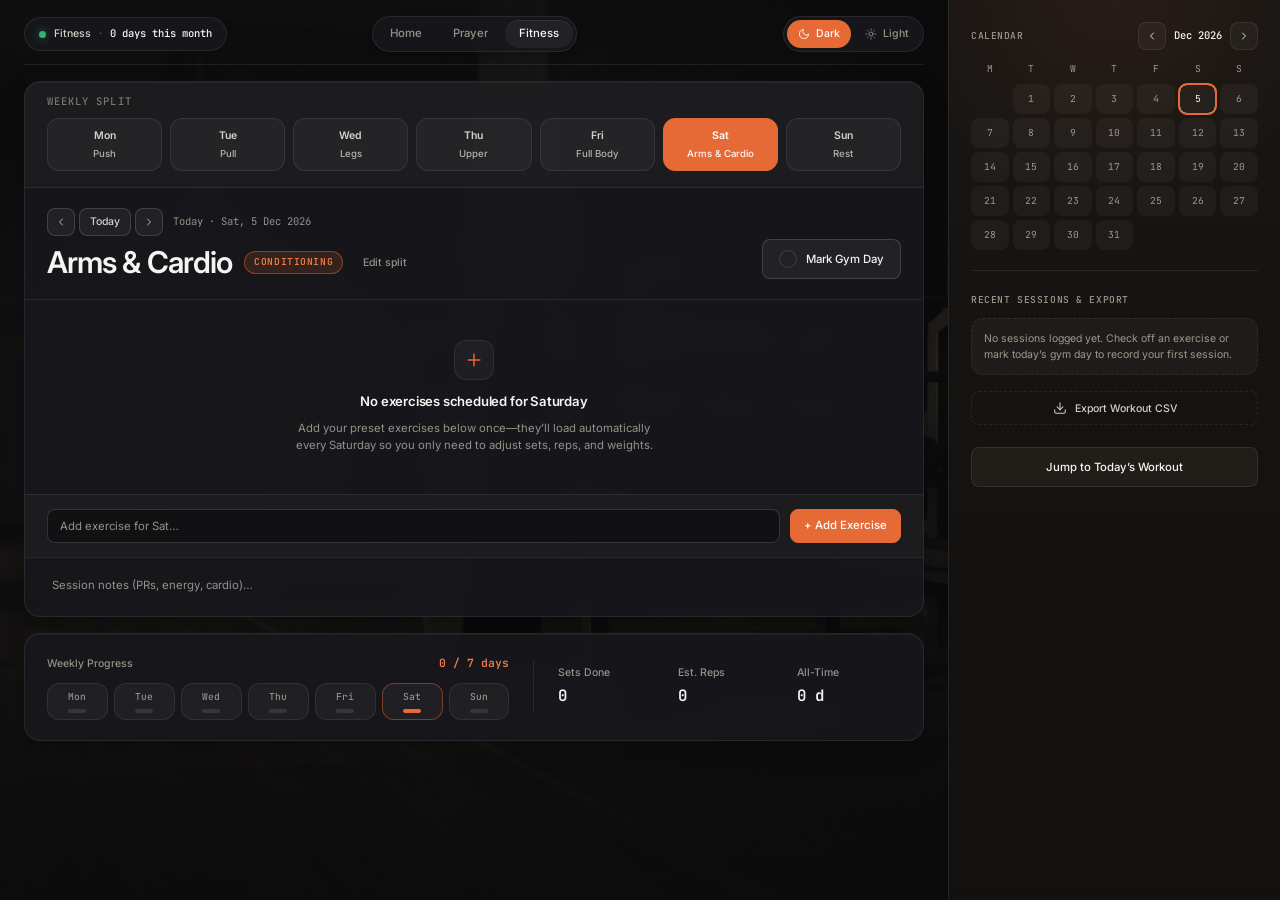
==== commit 4f37d22f: "334332" ====
--- a/fitness.html
+++ b/fitness.html
@@ -4,17 +4,21 @@
   <meta charset="UTF-8" />
   <meta name="viewport" content="width=device-width, initial-scale=1.0, viewport-fit=cover" />
   <meta name="apple-mobile-web-app-capable" content="yes" />
+  <meta name="mobile-web-app-capable" content="yes" />
   <meta name="apple-mobile-web-app-status-bar-style" content="black-translucent" />
-  <meta name="apple-mobile-web-app-title" content="GymSync" />
-  <meta name="theme-color" content="#0b0b0c" />
+  <meta name="apple-mobile-web-app-title" content="SalahSync" />
+  <meta name="theme-color" content="#0a0a0a" />
+  <link rel="manifest" href="manifest.json?v=30" />
+  <link rel="icon" type="image/svg+xml" href="icon.svg" />
+  <link rel="apple-touch-icon" href="icon.svg" />
   <title>GymSync · Personal Training &amp; Workout Tracker</title>
   <meta name="description" content="Minimalist weekly workout routine planner, per-set exercise logger, and gym calendar." />
   <link rel="preconnect" href="https://fonts.googleapis.com" />
   <link rel="preconnect" href="https://fonts.gstatic.com" crossorigin />
   <link href="https://fonts.googleapis.com/css2?family=Inter:wght@300;400;500;600;700&family=JetBrains+Mono:wght@400;500;600&display=swap" rel="stylesheet" />
-  <link rel="stylesheet" href="tokens.css?v=29" />
-  <link rel="stylesheet" href="styles.css?v=29" />
-  <script src="theme.js?v=29"></script>
+  <link rel="stylesheet" href="tokens.css?v=30" />
+  <link rel="stylesheet" href="styles.css?v=30" />
+  <script src="theme.js?v=30"></script>
 </head>
 <body class="fitness-page">
   <div class="viewport-frame">
@@ -36,9 +40,9 @@
         </div>
 
         <nav class="hud-nav" aria-label="Site navigation">
-          <a class="hud-tab hud-page-link" href="index.html?v=29">Home</a>
-          <a class="hud-tab hud-page-link" href="prayer.html?v=29">Prayer</a>
-          <a class="hud-tab hud-page-link is-active" href="fitness.html?v=29" aria-current="page">Fitness</a>
+          <a class="hud-tab hud-page-link" href="index.html?v=30">Home</a>
+          <a class="hud-tab hud-page-link" href="prayer.html?v=30">Prayer</a>
+          <a class="hud-tab hud-page-link is-active" href="fitness.html?v=30" aria-current="page">Fitness</a>
         </nav>
 
         <div class="hud-right">
@@ -213,19 +217,21 @@
 
         <hr class="divider" />
 
-        <div class="sidebar-block">
-          <div class="insp-label">Recent Sessions</div>
-          <div class="recent-list" id="recent-list"></div>
-        </div>
-
-        <hr class="divider" />
-
-        <div class="insp-bottom-actions">
-          <button type="button" class="insp-ghost-btn" id="btn-export-fitness">
-            <svg class="icon icon-sm" viewBox="0 0 24 24" aria-hidden="true"><path d="M21 15v4a2 2 0 0 1-2 2H5a2 2 0 0 1-2-2v-4"/><polyline points="7 10 12 15 17 10"/><line x1="12" y1="15" x2="12" y2="3"/></svg>
-            <span>Export Workout CSV</span>
-          </button>
-        </div>
+        <details class="sidebar-accordion" open>
+          <summary class="sidebar-accordion-summary">
+            <span class="insp-label">Recent Sessions &amp; Export</span>
+            <svg class="icon icon-xs accordion-chevron" viewBox="0 0 24 24" aria-hidden="true"><path d="m6 9 6 6 6-6"/></svg>
+          </summary>
+          <div class="sidebar-block sidebar-accordion-body">
+            <div class="recent-list" id="recent-list"></div>
+            <div class="insp-bottom-actions">
+              <button type="button" class="insp-ghost-btn" id="btn-export-fitness">
+                <svg class="icon icon-sm" viewBox="0 0 24 24" aria-hidden="true"><path d="M21 15v4a2 2 0 0 1-2 2H5a2 2 0 0 1-2-2v-4"/><polyline points="7 10 12 15 17 10"/><line x1="12" y1="15" x2="12" y2="3"/></svg>
+                <span>Export Workout CSV</span>
+              </button>
+            </div>
+          </div>
+        </details>
       </div>
 
       <button class="inspector-cta" id="btn-jump-today-cta" type="button">
@@ -234,6 +240,22 @@
     </aside>
   </div>
 
-  <script src="fitness.js?v=29"></script>
+  <!-- Mobile Fixed Frosted Bottom Tab Bar (< 768px) -->
+  <nav class="mobile-bottom-nav" aria-label="Mobile navigation">
+    <a class="mbn-item" href="index.html?v=30">
+      <svg class="icon icon-lg" viewBox="0 0 24 24" aria-hidden="true"><path d="m3 9 9-7 9 7v11a2 2 0 0 1-2 2H5a2 2 0 0 1-2-2z"/><polyline points="9 22 9 12 15 12 15 22"/></svg>
+      <span>Home</span>
+    </a>
+    <a class="mbn-item" href="prayer.html?v=30">
+      <svg class="icon icon-lg" viewBox="0 0 24 24" aria-hidden="true"><path d="M21 12.79A9 9 0 1 1 11.21 3 7 7 0 0 0 21 12.79z"/></svg>
+      <span>Prayer</span>
+    </a>
+    <a class="mbn-item is-active" href="fitness.html?v=30" aria-current="page">
+      <svg class="icon icon-lg" viewBox="0 0 24 24" aria-hidden="true"><path d="M6.5 6.5 17.5 17.5"/><path d="m21 21-1-1"/><path d="m3 3 1 1"/><path d="m18 22 4-4"/><path d="m2 6 4-4"/><path d="m3 10 7-7"/><path d="m14 21 7-7"/></svg>
+      <span>Fitness</span>
+    </a>
+  </nav>
+
+  <script src="fitness.js?v=30"></script>
 </body>
 </html>
--- a/styles.css
+++ b/styles.css
@@ -2933,12 +2933,66 @@
 /* ==========================================================================
    8. RESPONSIVE BREAKPOINTS (1120px / 960px / 860px / 640px) & PRINT
    ========================================================================== */
-@media (max-width: 960px) {
-  .home-grid {
-    grid-template-columns: 1fr;
-  }
-}
-@media (max-width: 1120px) {
+/* ==========================================================================
+   7C. MOBILE BOTTOM TAB BAR & COLLAPSIBLE SIDEBAR ACCORDIONS
+   ========================================================================== */
+.mobile-bottom-nav {
+  display: none;
+}
+
+.mobile-field-lbl {
+  display: none;
+}
+
+.dd-field-group {
+  display: flex;
+  flex-direction: column;
+  gap: 4px;
+}
+
+.sidebar-accordion {
+  display: flex;
+  flex-direction: column;
+}
+
+.sidebar-accordion-summary {
+  list-style: none;
+  display: flex;
+  align-items: center;
+  justify-content: space-between;
+  gap: var(--space-2);
+  cursor: pointer;
+  user-select: none;
+  padding: 2px 0;
+}
+
+.sidebar-accordion-summary::-webkit-details-marker {
+  display: none;
+}
+
+.accordion-chevron {
+  display: none;
+  color: var(--sidebar-muted);
+  transition: transform var(--dur-base) var(--ease);
+}
+
+.sidebar-accordion[open] .accordion-chevron {
+  transform: rotate(180deg);
+}
+
+.sidebar-accordion-body {
+  margin-top: var(--space-2);
+}
+
+.insp-bottom-actions {
+  margin-top: var(--space-2);
+}
+
+/* ==========================================================================
+   8. RESPONSIVE BREAKPOINTS (1024px / 768px / 400px) & PRINT
+   ========================================================================== */
+@media (max-width: 1024px) {
+  .home-grid,
   .viewport-frame {
     grid-template-columns: 1fr;
   }
@@ -2951,42 +3005,8 @@
   }
 }
 
-@media (max-width: 860px) {
-  .hud-topbar {
-    grid-template-columns: 1fr auto;
-  }
-
-  .hud-left {
-    grid-column: 1 / -1;
-    order: 2;
-  }
-
-  .prayer-timeline-grid {
-    grid-template-columns: repeat(2, minmax(0, 1fr));
-  }
-
-  .tl-card:last-child {
-    grid-column: 1 / -1;
-  }
-
-  .panel-dark.daily-progress-card,
-  .panel-dark.fitness-summary-strip,
-  .panel-dark.prayer-log-card {
-    grid-template-columns: 1fr;
-  }
-
-  .plog-cal-col {
-    border-right: none;
-    border-bottom: 1px solid var(--border);
-  }
-
-  .dp-divider {
-    width: 100%;
-    height: 1px;
-  }
-}
-
-@media (max-width: 640px) {
+/* Mobile-First One-Handed Phone Ergonomics (< 768px) */
+@media (max-width: 767px) {
   :root {
     --shell-pad-x: 12px;
     --shell-pad-y: 12px;
@@ -2995,43 +3015,199 @@
     --sidebar-pad: 16px;
   }
 
+  html,
+  body {
+    overflow-x: hidden;
+  }
+
   body {
     padding-top: env(safe-area-inset-top);
-    padding-bottom: env(safe-area-inset-bottom);
-    overflow-x: hidden;
+  }
+
+  /* Bottom clearance (pb-24+) so content never hides behind fixed bottom nav */
+  .home-shell {
+    gap: var(--space-4);
+    padding-bottom: calc(96px + env(safe-area-inset-bottom));
+  }
+
+  .viewport-frame {
+    padding-bottom: calc(96px + env(safe-area-inset-bottom));
   }
 
   .left-column {
     gap: var(--space-3);
-    padding-bottom: var(--space-5);
-  }
-
+    padding-bottom: var(--space-4);
+  }
+
+  /* Ultra-Compact Single-Row Mobile Top Bar (Status Pill Left | Theme Right) */
   .hud-topbar {
-    gap: 10px;
-  }
-
-  .hud-tab,
-  .hud-page-link,
-  .theme-opt,
-  .subnav-link {
-    height: 36px;
-  }
-
-  .hud-tab,
-  .hud-page-link {
-    padding: 0 11px;
+    grid-template-columns: minmax(0, 1fr) auto;
+    gap: 8px;
+    min-height: 44px;
+    padding-bottom: 10px;
+  }
+
+  .hud-nav {
+    display: none;
+  }
+
+  .hud-left {
+    min-width: 0;
+  }
+
+  .status-cluster {
+    width: fit-content;
+    max-width: 100%;
+    height: 40px;
+    padding: 0 12px;
+    gap: 6px;
+    overflow: hidden;
+    white-space: nowrap;
+  }
+
+  .status-cluster > span:not(.pill-dot):not(.cluster-sep):not(.cluster-clock) {
+    overflow: hidden;
+    text-overflow: ellipsis;
+  }
+
+  .theme-switch {
+    padding: 2px;
+  }
+
+  .theme-opt {
+    min-height: 36px;
+    padding: 0 10px;
     font-size: var(--text-xs);
   }
 
-  .theme-opt {
-    padding: 0 9px;
-  }
-
-  .home-shell {
-    gap: var(--space-4);
-    padding-bottom: var(--space-6);
-  }
-
+  /* Fixed Frosted-Glass Mobile Bottom Navigation Bar */
+  .mobile-bottom-nav {
+    position: fixed;
+    bottom: 0;
+    left: 0;
+    right: 0;
+    z-index: 50;
+    display: grid;
+    grid-template-columns: repeat(3, minmax(0, 1fr));
+    gap: 6px;
+    padding: 6px 12px calc(6px + env(safe-area-inset-bottom));
+    background: rgba(18, 18, 21, 0.88);
+    border-top: 1px solid var(--border);
+    backdrop-filter: blur(20px) saturate(1.25);
+    -webkit-backdrop-filter: blur(20px) saturate(1.25);
+    box-shadow: 0 -8px 24px rgba(0, 0, 0, 0.32);
+  }
+
+  [data-theme="light"] .mobile-bottom-nav {
+    background: rgba(255, 255, 255, 0.92);
+    box-shadow: 0 -4px 16px rgba(10, 25, 19, 0.08);
+  }
+
+  .mbn-item {
+    display: flex;
+    flex-direction: column;
+    align-items: center;
+    justify-content: center;
+    gap: 3px;
+    min-height: 56px;
+    border-radius: var(--r-md);
+    text-decoration: none;
+    color: var(--text-muted);
+    font-size: 11px;
+    font-weight: 500;
+    transition:
+      color var(--dur-fast) var(--ease),
+      background-color var(--dur-fast) var(--ease),
+      transform var(--dur-fast) var(--ease);
+  }
+
+  .mbn-item:active {
+    transform: scale(0.96);
+  }
+
+  .mbn-item.is-active {
+    background: var(--orange-soft);
+    color: var(--orange-text);
+    font-weight: 600;
+  }
+
+  /* Collapsible Sidebar Accordions on Mobile */
+  .accordion-chevron {
+    display: inline-block;
+  }
+
+  .sidebar-accordion-summary {
+    min-height: 44px;
+    padding: 0 2px;
+  }
+
+  /* Universal 44px Minimum Touch Targets */
+  .btn,
+  .hud-btn,
+  .sq-btn,
+  .btn-3d,
+  .step-btn,
+  .tiny-step,
+  .cal-nav-btn,
+  .edit-split-trigger,
+  .gym-check-btn,
+  .insp-ghost-btn,
+  .inspector-cta,
+  .ex-dropdown-trigger,
+  .subnav-link,
+  .city-btn,
+  .preset-chip,
+  .home-next-pill,
+  .home-cycle-btn {
+    min-height: 44px;
+  }
+
+  .sq-btn,
+  .step-btn,
+  .tiny-step,
+  .cal-nav-btn,
+  .set-check-btn,
+  .set-remove-btn,
+  .ex-del-btn {
+    min-width: 44px;
+    min-height: 44px;
+    width: 44px;
+    height: 44px;
+  }
+
+  .ex-check-btn {
+    width: 28px;
+    height: 28px;
+    padding: 0;
+    position: relative;
+  }
+
+  .ex-check-btn::after {
+    content: "";
+    position: absolute;
+    inset: -8px;
+  }
+
+  .plog-cell,
+  .cal-cell,
+  .hc-tile,
+  .fs-day-pill,
+  .plog-prayer-btn,
+  .recent-item {
+    min-height: 44px;
+  }
+
+  /* Prevent iOS Safari Auto-Zoom on All Inputs */
+  .field-input,
+  .field-select,
+  .dark-input,
+  .dark-select,
+  .dd-input {
+    font-size: 16px !important;
+    min-height: 44px;
+  }
+
+  /* Home Page Mobile Refinements */
   .home-next-pill {
     width: 100%;
     justify-content: center;
@@ -3056,6 +3232,7 @@
   }
 
   .hp-tile {
+    min-height: 68px;
     padding: 10px 3px;
     gap: 4px;
   }
@@ -3068,33 +3245,7 @@
     font-size: 10.5px;
   }
 
-  .hc-tile {
-    height: 42px;
-  }
-
-  .hud-btn,
-  .sq-btn,
-  .cal-nav-btn,
-  .edit-split-trigger,
-  .btns-3d .btn-3d {
-    min-height: 36px;
-  }
-
-  .insp-ghost-btn {
-    min-height: 40px;
-  }
-
-  .sq-btn,
-  .cal-nav-btn {
-    min-width: 36px;
-  }
-
-  .status-cluster {
-    width: 100%;
-    height: 36px;
-    justify-content: center;
-  }
-
+  /* Prayer Sub-Nav & Single-Column Strips */
   .subnav-bar {
     width: 100%;
     flex-wrap: nowrap;
@@ -3111,38 +3262,112 @@
 
   .subnav-link {
     white-space: nowrap;
-  }
-
+    flex: 1 0 auto;
+  }
+
+  .panel-dark.daily-progress-card,
+  .panel-dark.fitness-summary-strip,
+  .panel-dark.prayer-log-card {
+    grid-template-columns: 1fr;
+  }
+
+  .plog-cal-col {
+    border-right: none;
+    border-bottom: 1px solid var(--border);
+  }
+
+  .dp-divider {
+    width: 100%;
+    height: 1px;
+  }
+
+  /* Capped Mobile 3D Kaaba Hero (h-56 / h-48) so Countdown + 5 Prayers Sit Above the Fold */
   .hud-stage.prayer-hero {
-    min-height: 340px;
-    padding: var(--space-4);
-    gap: var(--space-4);
+    min-height: 0;
+    padding: 14px;
+    gap: 12px;
+    background: var(--bg-panel-solid);
     touch-action: pan-y;
   }
 
+  .stage-kaaba-bg,
+  .kaaba-3d-canvas,
+  .stage-vignette.prayer-hero-vignette {
+    inset: 0 0 auto 0;
+    width: 100%;
+    height: 224px;
+  }
+
+  .stage-vignette.prayer-hero-vignette {
+    background:
+      linear-gradient(100deg, rgba(11, 11, 12, 0.88) 0%, rgba(11, 11, 12, 0.56) 45%, rgba(11, 11, 12, 0.25) 100%),
+      linear-gradient(180deg, rgba(11, 11, 12, 0.45) 0%, rgba(11, 11, 12, 0.1) 42%, var(--bg-panel-solid) 100%);
+  }
+
+  [data-theme="light"] .stage-vignette.prayer-hero-vignette {
+    background:
+      linear-gradient(100deg, rgba(255, 255, 255, 0.92) 0%, rgba(255, 255, 255, 0.62) 45%, rgba(255, 255, 255, 0.22) 100%),
+      linear-gradient(180deg, rgba(255, 255, 255, 0.58) 0%, rgba(255, 255, 255, 0.12) 42%, var(--bg-panel-solid) 100%);
+  }
+
+  .hero-context-row {
+    gap: 8px;
+  }
+
   .hero-quiet-meta {
-    row-gap: 4px;
+    row-gap: 2px;
+    font-size: 11px;
   }
 
   .hero-quiet-meta > span:not(.meta-dot) {
     white-space: nowrap;
   }
 
+  .btns-3d .btn-3d {
+    min-height: 34px;
+    height: 34px;
+    padding: 0 10px;
+  }
+
+  .hero-focal {
+    margin: 0;
+    padding: 6px 0 4px;
+    gap: 4px;
+  }
+
+  .focal-prayer-name {
+    font-size: 2.05rem;
+  }
+
+  .focal-prayer-time {
+    font-size: 1.35rem;
+  }
+
+  .focal-countdown {
+    font-size: 1.25rem;
+  }
+
+  .prayer-timeline-wrap {
+    padding-top: 4px;
+    gap: 8px;
+  }
+
+  .prayer-timeline-grid {
+    grid-template-columns: repeat(2, minmax(0, 1fr));
+    gap: 8px;
+  }
+
   .tl-card {
-    padding: 11px 12px;
-    gap: 8px;
-  }
-
-  /* Prevent iOS Safari input auto-zoom */
-  .field-input,
-  .field-select,
-  .dark-input,
-  .dark-select,
-  .dd-input {
-    font-size: 16px !important;
-    min-height: 40px;
-  }
-
+    min-height: 64px;
+    padding: 10px 12px;
+    gap: 6px;
+  }
+
+  .tl-card:last-child {
+    grid-column: 1 / -1;
+  }
+
+  /* Fitness Mobile Gym Ergonomics */
   .gym-check-btn {
     width: 100%;
     justify-content: center;
@@ -3158,6 +3383,10 @@
     -webkit-overflow-scrolling: touch;
   }
 
+  .weekday-pill {
+    min-height: 54px;
+  }
+
   .quick-add-row {
     grid-template-columns: 1fr auto;
     gap: 8px;
@@ -3165,16 +3394,7 @@
   }
 
   .add-preset-btn {
-    min-height: 40px;
-    padding: 0 12px;
-  }
-
-  .fs-day-pill {
-    padding: 8px 4px;
-  }
-
-  .cal-cell {
-    height: 38px;
+    padding: 0 14px;
   }
 
   .split-presets {
@@ -3187,27 +3407,40 @@
     white-space: nowrap;
   }
 
+  /* Clean 2-Row Mobile Exercise Card */
   .exercise-row-simple {
-    flex-wrap: wrap;
-    padding: var(--space-3) var(--card-pad-x);
+    flex-direction: column;
+    align-items: stretch;
+    gap: 10px;
+    padding: 14px var(--card-pad-x);
   }
 
   .ex-name-cell {
-    flex: 1 1 180px;
+    width: 100%;
+  }
+
+  .ex-right-controls {
+    width: 100%;
+  }
+
+  .ex-dropdown-trigger {
+    width: 100%;
+    justify-content: space-between;
   }
 
   .perset-dropdown {
-    padding: var(--space-3);
+    padding: 12px var(--card-pad-x) 14px;
   }
 
   .perset-head {
     display: none;
   }
 
+  /* Clean Stacked Mobile Per-Set Card with 44px Steppers & 16px Inputs */
   .set-row {
-    grid-template-columns: 1fr 1fr;
-    gap: var(--space-2);
-    padding: 10px;
+    grid-template-columns: 1fr auto;
+    gap: 10px;
+    padding: 12px;
     border-radius: var(--r-md);
     background: var(--surface-subtle);
     border: 1px solid var(--border);
@@ -3215,27 +3448,97 @@
 
   .set-num {
     grid-column: 1 / 2;
+    align-self: center;
+    font-size: var(--text-sm);
   }
 
   .set-row-actions {
     grid-column: 2 / 3;
     grid-row: 1 / 2;
-  }
-
-  .tiny-step,
-  .set-check-btn,
-  .set-remove-btn {
-    width: 32px;
-    height: 32px;
+    gap: 8px;
+  }
+
+  .dd-field-group {
+    grid-column: 1 / -1;
+  }
+
+  .mobile-field-lbl {
+    display: block;
+    font-size: 10.5px;
+    letter-spacing: 0.08em;
+    text-transform: uppercase;
+    color: var(--text-muted);
+  }
+
+  .dd-stepper {
+    gap: 8px;
   }
 
   .perset-footer {
     flex-direction: column;
     align-items: stretch;
+    gap: 10px;
   }
 
   .dd-actions {
+    display: grid;
+    grid-template-columns: auto auto 1fr 1fr auto;
+    gap: 6px;
+  }
+}
+
+/* Compact Phone Screens (< 400px, e.g. iPhone SE / 375px / 390px) */
+@media (max-width: 400px) {
+  /* Cap 3D Kaaba backdrop to h-48 (192px) */
+  .stage-kaaba-bg,
+  .kaaba-3d-canvas,
+  .stage-vignette.prayer-hero-vignette {
+    height: 192px;
+  }
+
+  /* Full-width compact vertical tap rows for the 5 prayers (zero text truncation) */
+  .prayer-timeline-grid {
+    grid-template-columns: 1fr;
+    gap: 6px;
+  }
+
+  .tl-card {
+    flex-direction: row;
+    align-items: center;
     justify-content: space-between;
+    min-height: 48px;
+    padding: 8px 12px;
+  }
+
+  .tl-card > div:last-child {
+    display: flex;
+    align-items: baseline;
+    gap: 10px;
+    flex: 1;
+    margin-left: 10px;
+  }
+
+  .tl-top {
+    display: contents;
+  }
+
+  .tl-check {
+    order: 1;
+    flex-shrink: 0;
+  }
+
+  .tl-card > div:last-child {
+    order: 2;
+  }
+
+  .tl-badge {
+    order: 3;
+    flex-shrink: 0;
+  }
+
+  .tl-time {
+    font-size: var(--text-md);
+    margin-top: 0;
   }
 }
 
@@ -3250,6 +3553,7 @@
 
   .hud-topbar,
   .subnav-bar,
+  .mobile-bottom-nav,
   .inspector-sidebar,
   .toolbar-btns,
   .prayer-view:not(.is-active) {
